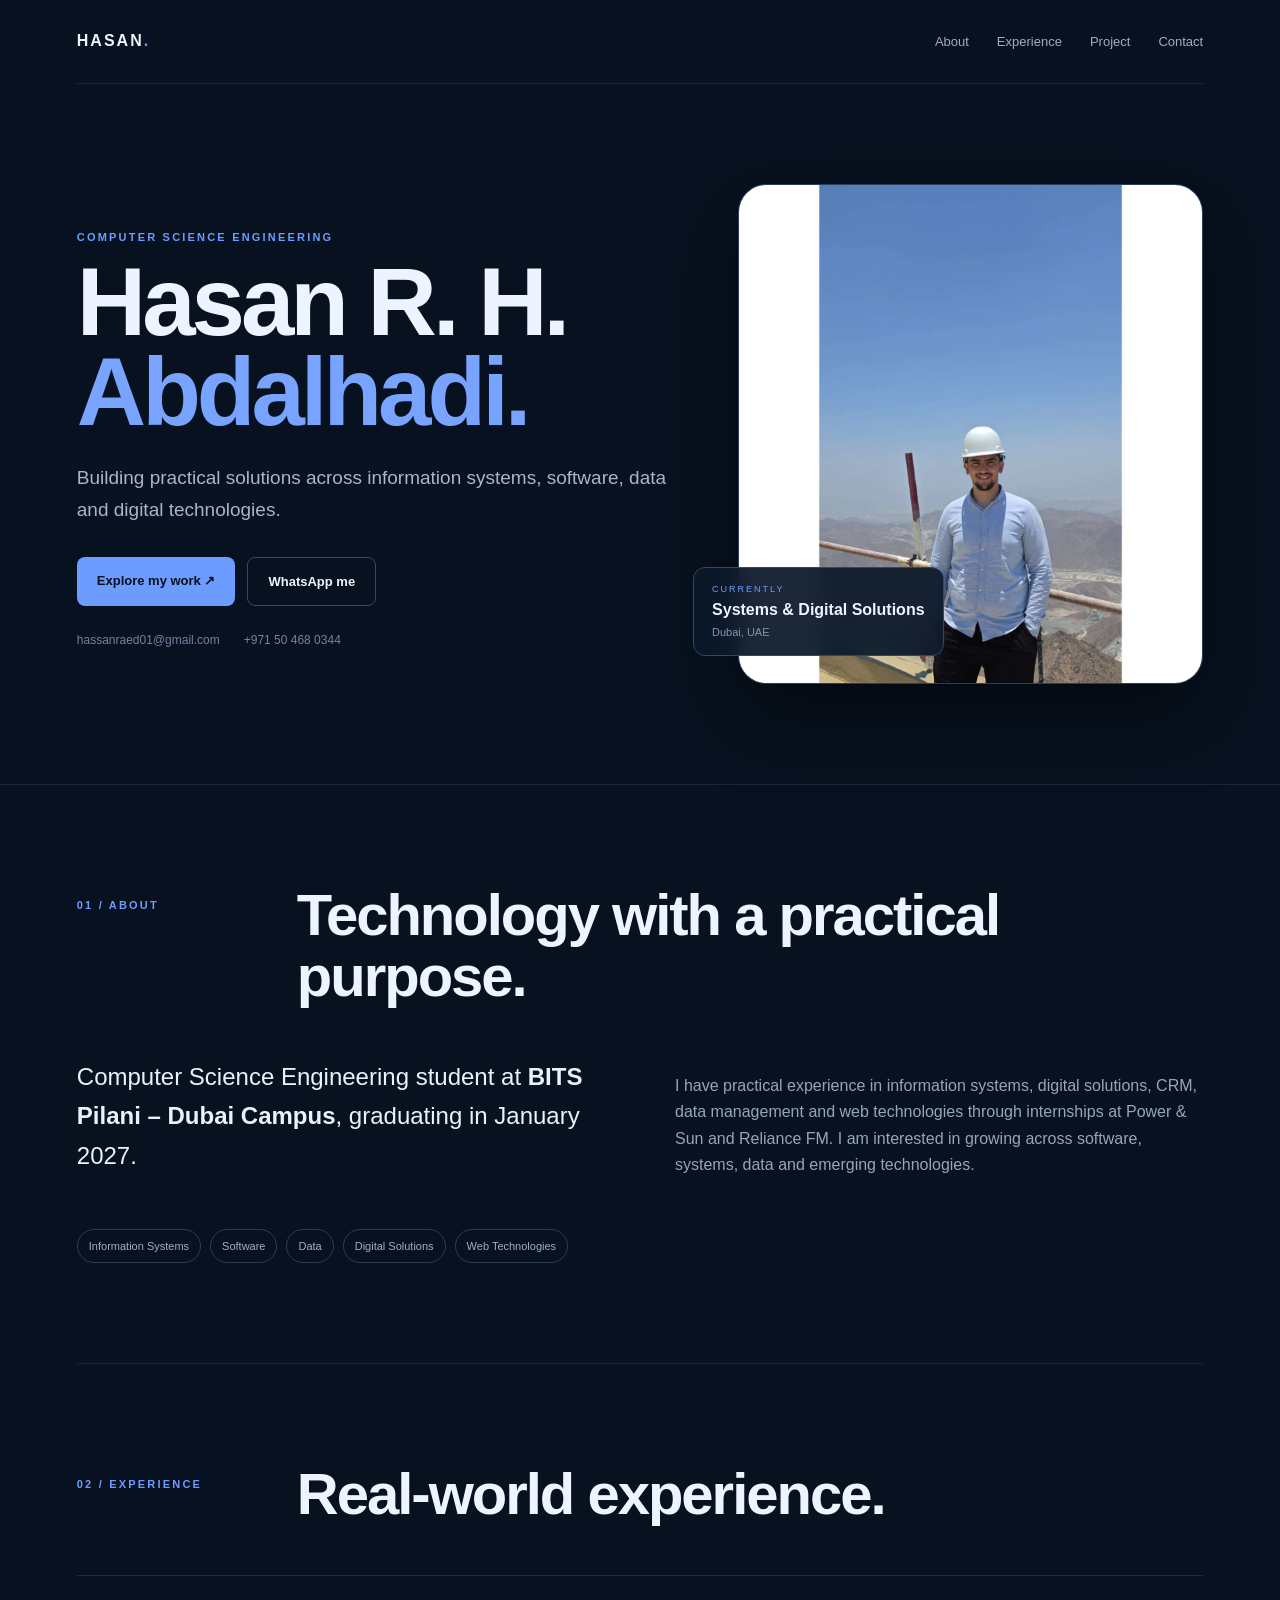
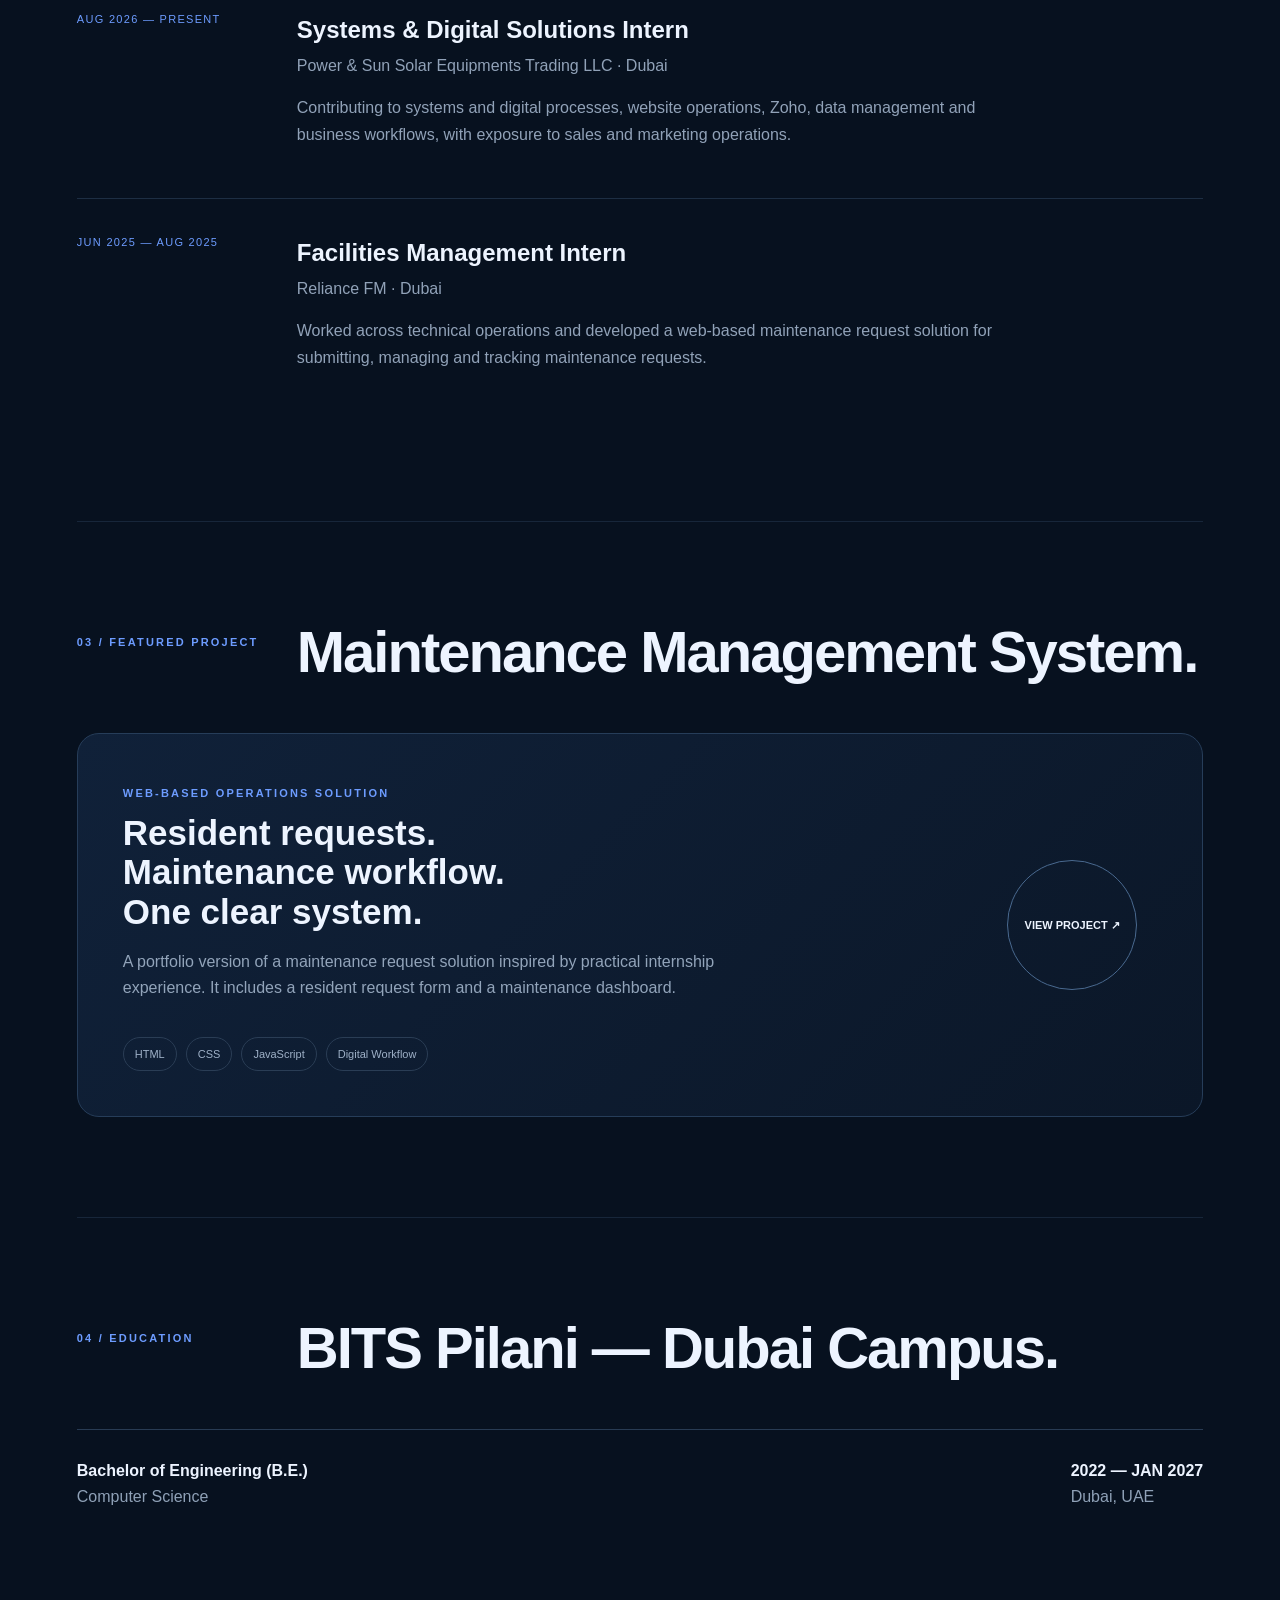
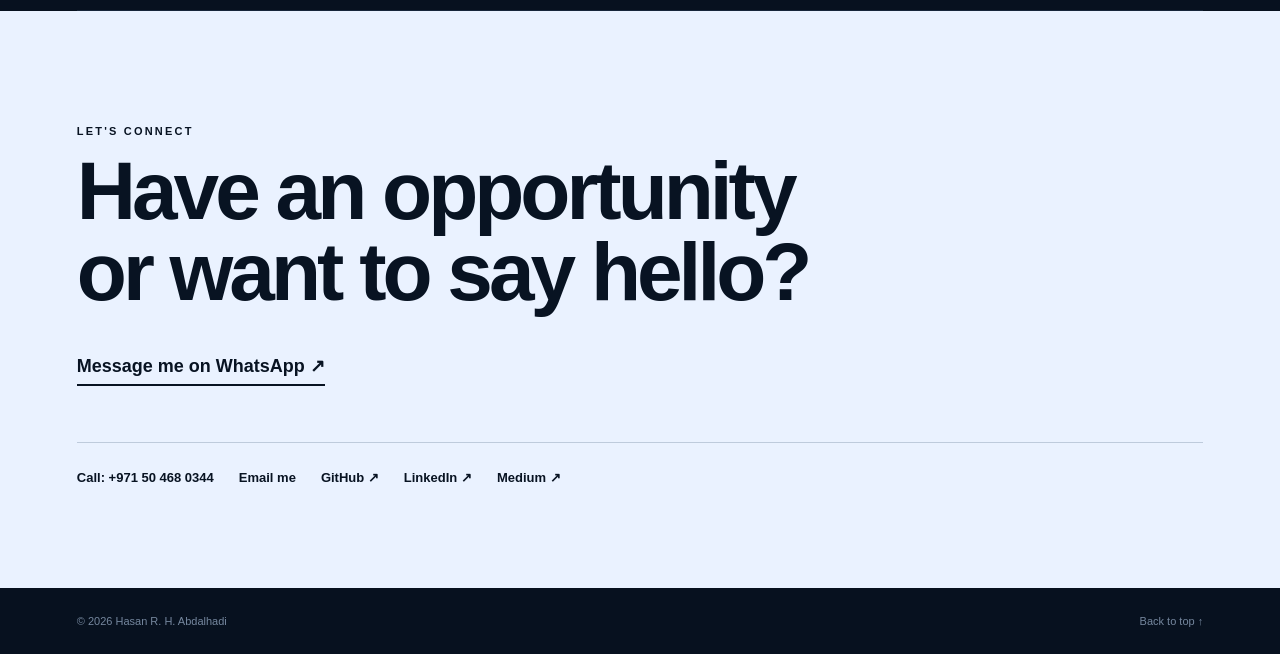
==== index.html @ 08b60f25 "Update personal portfolio with new photo" ====
<!doctype html>
<html lang="en">
<head>
<meta charset="utf-8"><meta name="viewport" content="width=device-width,initial-scale=1">
<meta name="description" content="Hasan R. H. Abdalhadi — Computer Science Engineering student at BITS Pilani Dubai Campus. Information Systems, Software, Data and Digital Technologies.">
<meta name="theme-color" content="#07111f">
<title>Hasan R. H. Abdalhadi | Computer Science</title>
<link rel="stylesheet" href="style.css">
</head>
<body>
<nav><a class="logo" href="#home">HASAN<span>.</span></a><div><a href="#about">About</a><a href="#experience">Experience</a><a href="#project">Project</a><a href="#contact">Contact</a></div></nav>
<header id="home"><div class="hero">
<div class="copy"><p class="overline">COMPUTER SCIENCE ENGINEERING</p><h1>Hasan R. H.<br><span>Abdalhadi.</span></h1>
<p class="lead">Building practical solutions across information systems, software, data and digital technologies.</p>
<div class="buttons"><a class="primary" href="#project">Explore my work ↗</a><a class="secondary" href="https://wa.me/971504680344" target="_blank" rel="noopener">WhatsApp me</a></div>
<div class="quick"><a href="mailto:hassanraed01@gmail.com">hassanraed01@gmail.com</a><a href="tel:+971504680344">+971 50 468 0344</a></div></div>
<div class="photo"><img src="profile.jpg" alt="Portrait of Hasan R. H. Abdalhadi"><div class="badge"><small>CURRENTLY</small><b>Systems & Digital Solutions</b><span>Dubai, UAE</span></div></div>
</div></header>
<main>
<section id="about"><div class="title"><p>01 / ABOUT</p><h2>Technology with a practical purpose.</h2></div>
<div class="twocol"><p class="big">Computer Science Engineering student at <b>BITS Pilani – Dubai Campus</b>, graduating in January 2027.</p><p>I have practical experience in information systems, digital solutions, CRM, data management and web technologies through internships at Power & Sun and Reliance FM. I am interested in growing across software, systems, data and emerging technologies.</p></div>
<div class="chips"><span>Information Systems</span><span>Software</span><span>Data</span><span>Digital Solutions</span><span>Web Technologies</span></div></section>
<section id="experience"><div class="title"><p>02 / EXPERIENCE</p><h2>Real-world experience.</h2></div>
<article><time>AUG 2026 — PRESENT</time><div><h3>Systems & Digital Solutions Intern</h3><h4>Power & Sun Solar Equipments Trading LLC · Dubai</h4><p>Contributing to systems and digital processes, website operations, Zoho, data management and business workflows, with exposure to sales and marketing operations.</p></div></article>
<article><time>JUN 2025 — AUG 2025</time><div><h3>Facilities Management Intern</h3><h4>Reliance FM · Dubai</h4><p>Worked across technical operations and developed a web-based maintenance request solution for submitting, managing and tracking maintenance requests.</p></div></article></section>
<section id="project"><div class="title"><p>03 / FEATURED PROJECT</p><h2>Maintenance Management System.</h2></div>
<div class="project"><div><small>WEB-BASED OPERATIONS SOLUTION</small><h3>Resident requests.<br>Maintenance workflow.<br>One clear system.</h3><p>A portfolio version of a maintenance request solution inspired by practical internship experience. It includes a resident request form and a maintenance dashboard.</p><div class="chips"><span>HTML</span><span>CSS</span><span>JavaScript</span><span>Digital Workflow</span></div></div><a href="https://github.com/hasanabdalhadi/maintenance-management-system" target="_blank" rel="noopener">VIEW PROJECT ↗</a></div></section>
<section><div class="title"><p>04 / EDUCATION</p><h2>BITS Pilani — Dubai Campus.</h2></div><div class="education"><div><b>Bachelor of Engineering (B.E.)</b><span>Computer Science</span></div><div><b>2022 — JAN 2027</b><span>Dubai, UAE</span></div></div></section>
</main>
<section id="contact" class="contact"><div><p>LET'S CONNECT</p><h2>Have an opportunity<br>or want to say hello?</h2>
<a class="whatsapp" href="https://wa.me/971504680344" target="_blank" rel="noopener">Message me on WhatsApp ↗</a>
<div class="contactlinks"><a href="tel:+971504680344">Call: +971 50 468 0344</a><a href="mailto:hassanraed01@gmail.com">Email me</a><a href="https://github.com/hasanabdalhadi" target="_blank">GitHub ↗</a><a href="https://www.linkedin.com/in/hasan-r-h-abdalhadi-56889a212" target="_blank">LinkedIn ↗</a><a href="https://medium.com/@hasanabdalhadi" target="_blank">Medium ↗</a></div></div></section>
<footer><span>© 2026 Hasan R. H. Abdalhadi</span><a href="#home">Back to top ↑</a></footer>
</body></html>
---- style.css ----
*{box-sizing:border-box}html{scroll-behavior:smooth}body{margin:0;background:#07111f;color:#edf4ff;font-family:Arial,Helvetica,sans-serif;line-height:1.65}a{color:inherit;text-decoration:none}nav{height:84px;width:min(1160px,88%);margin:auto;display:flex;align-items:center;justify-content:space-between;border-bottom:1px solid #1b2a3d}nav div{display:flex;gap:28px;font-size:13px;color:#9dafc7}.logo{font-weight:900;letter-spacing:2px}.logo span,.overline,.title p,.project small{color:#6d9cff}header,main>section{border-bottom:1px solid #17263a}.hero,main>section,.contact>div,footer{width:min(1160px,88%);margin:auto}.hero{min-height:700px;display:grid;grid-template-columns:1.12fr .88fr;gap:70px;align-items:center}.overline,.title p,.project small,.contact>div>p{font-size:11px;letter-spacing:2.2px;font-weight:800}.copy h1{font-size:clamp(55px,8vw,96px);line-height:.94;letter-spacing:-4px;margin:10px 0 25px}.copy h1 span{color:#78a4ff}.lead{font-size:19px;color:#a7b6ca;max-width:650px}.buttons{display:flex;gap:12px;margin-top:32px;flex-wrap:wrap}.buttons a{padding:13px 20px;border-radius:8px;font-weight:800;font-size:13px}.primary{background:#6d9cff;color:#07111f}.secondary{border:1px solid #344861}.quick{display:flex;gap:24px;margin-top:25px;font-size:12px;color:#71849e;flex-wrap:wrap}.photo{height:500px;border-radius:28px;overflow:visible;position:relative;box-shadow:0 30px 80px #0007}.photo img{width:100%;height:100%;object-fit:cover;object-position:center 28%;display:block;border-radius:28px;border:1px solid #29405d}.badge{position:absolute;left:-45px;bottom:28px;background:#0c192aee;border:1px solid #314861;padding:14px 18px;border-radius:12px;display:flex;flex-direction:column;backdrop-filter:blur(12px)}.badge small{font-size:9px;letter-spacing:2px;color:#6d9cff}.badge span{font-size:11px;color:#8395ad}main>section{padding:100px 0}.title{display:grid;grid-template-columns:220px 1fr;margin-bottom:50px}.title h2{font-size:clamp(34px,5vw,58px);line-height:1.05;letter-spacing:-2px;margin:0}.twocol{display:grid;grid-template-columns:1fr 1fr;gap:70px;color:#95a6bc}.big{font-size:24px;color:#e9f1fc;margin:0}.chips{display:flex;gap:9px;flex-wrap:wrap;margin-top:35px}.chips span{border:1px solid #2a3d55;border-radius:30px;padding:7px 11px;font-size:11px;color:#9eb0c7}article{display:grid;grid-template-columns:220px 1fr;padding:34px 0;border-top:1px solid #1d2e43}time{font-size:11px;color:#6d9cff;letter-spacing:1.3px}article h3{font-size:24px;margin:0}article h4{font-weight:400;color:#91a2b8;margin:3px 0 12px}article p{color:#91a2b8;max-width:700px}.project{background:linear-gradient(135deg,#102139,#0b1728);border:1px solid #263d59;border-radius:22px;padding:45px;display:grid;grid-template-columns:1fr 150px;gap:35px;align-items:center}.project h3{font-size:35px;line-height:1.12;margin:8px 0 18px}.project p{color:#92a4ba;max-width:650px}.project>a{border:1px solid #49698f;border-radius:50%;width:130px;height:130px;display:grid;place-items:center;text-align:center;font-size:11px;font-weight:900}.education{display:flex;justify-content:space-between;border-top:1px solid #283b53;padding-top:28px}.education div{display:flex;flex-direction:column}.education span{color:#8fa1b7}.contact{background:#eaf2ff;color:#081322;padding:100px 0}.contact h2{font-size:clamp(45px,7vw,82px);line-height:.98;letter-spacing:-4px;margin:10px 0 40px}.whatsapp{font-size:18px;font-weight:900;border-bottom:2px solid;padding-bottom:8px}.contactlinks{display:flex;gap:25px;flex-wrap:wrap;margin-top:60px;padding-top:24px;border-top:1px solid #becbdc;font-size:13px;font-weight:700}footer{padding:24px 0;color:#75879e;font-size:11px;display:flex;justify-content:space-between}@media(max-width:780px){nav div{display:none}.hero{grid-template-columns:1fr;padding:80px 0 70px}.copy h1{letter-spacing:-2px}.photo{height:450px;width:min(100%,390px);margin:auto}.badge{left:-8px}.title,.twocol,article{grid-template-columns:1fr;gap:16px}main>section{padding:70px 0}.project{grid-template-columns:1fr;padding:28px}.project>a{width:auto;height:auto;border-radius:8px;padding:13px}.education{flex-direction:column;gap:22px}.contact h2{letter-spacing:-2px}}
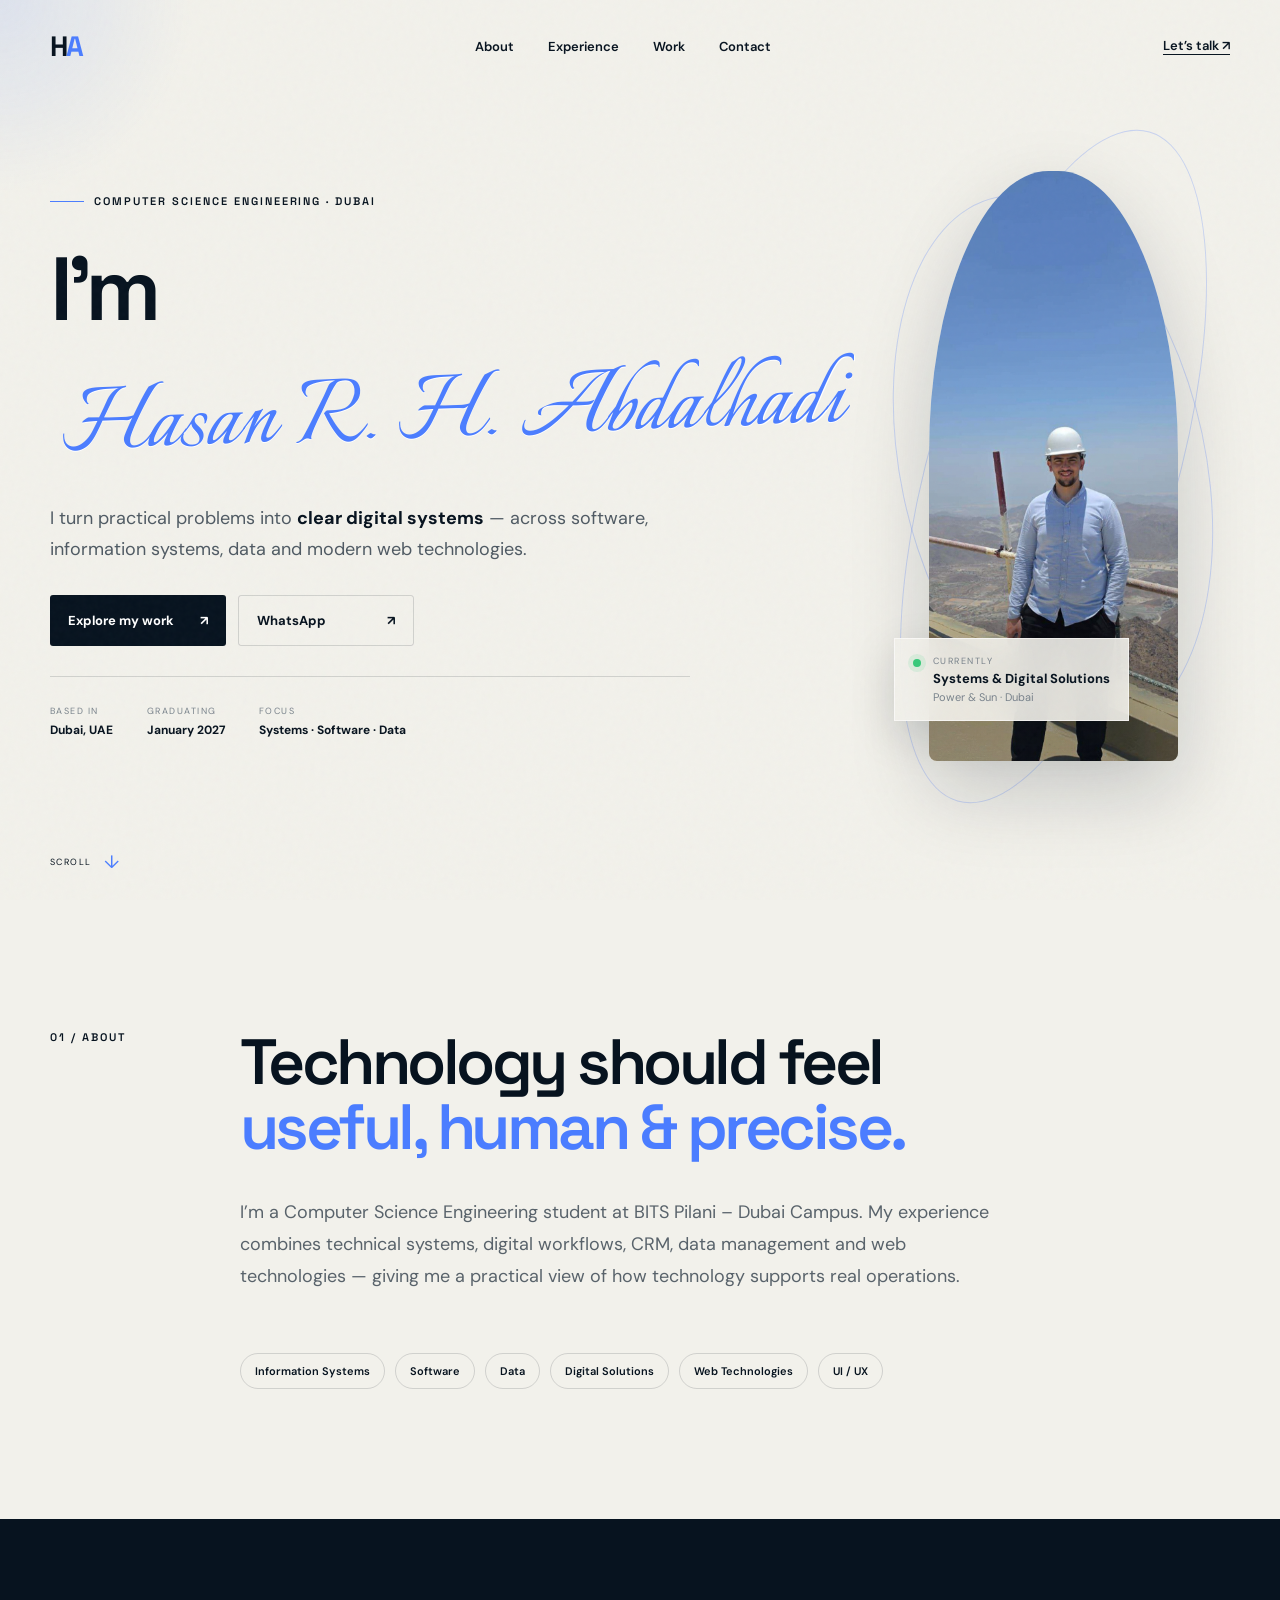
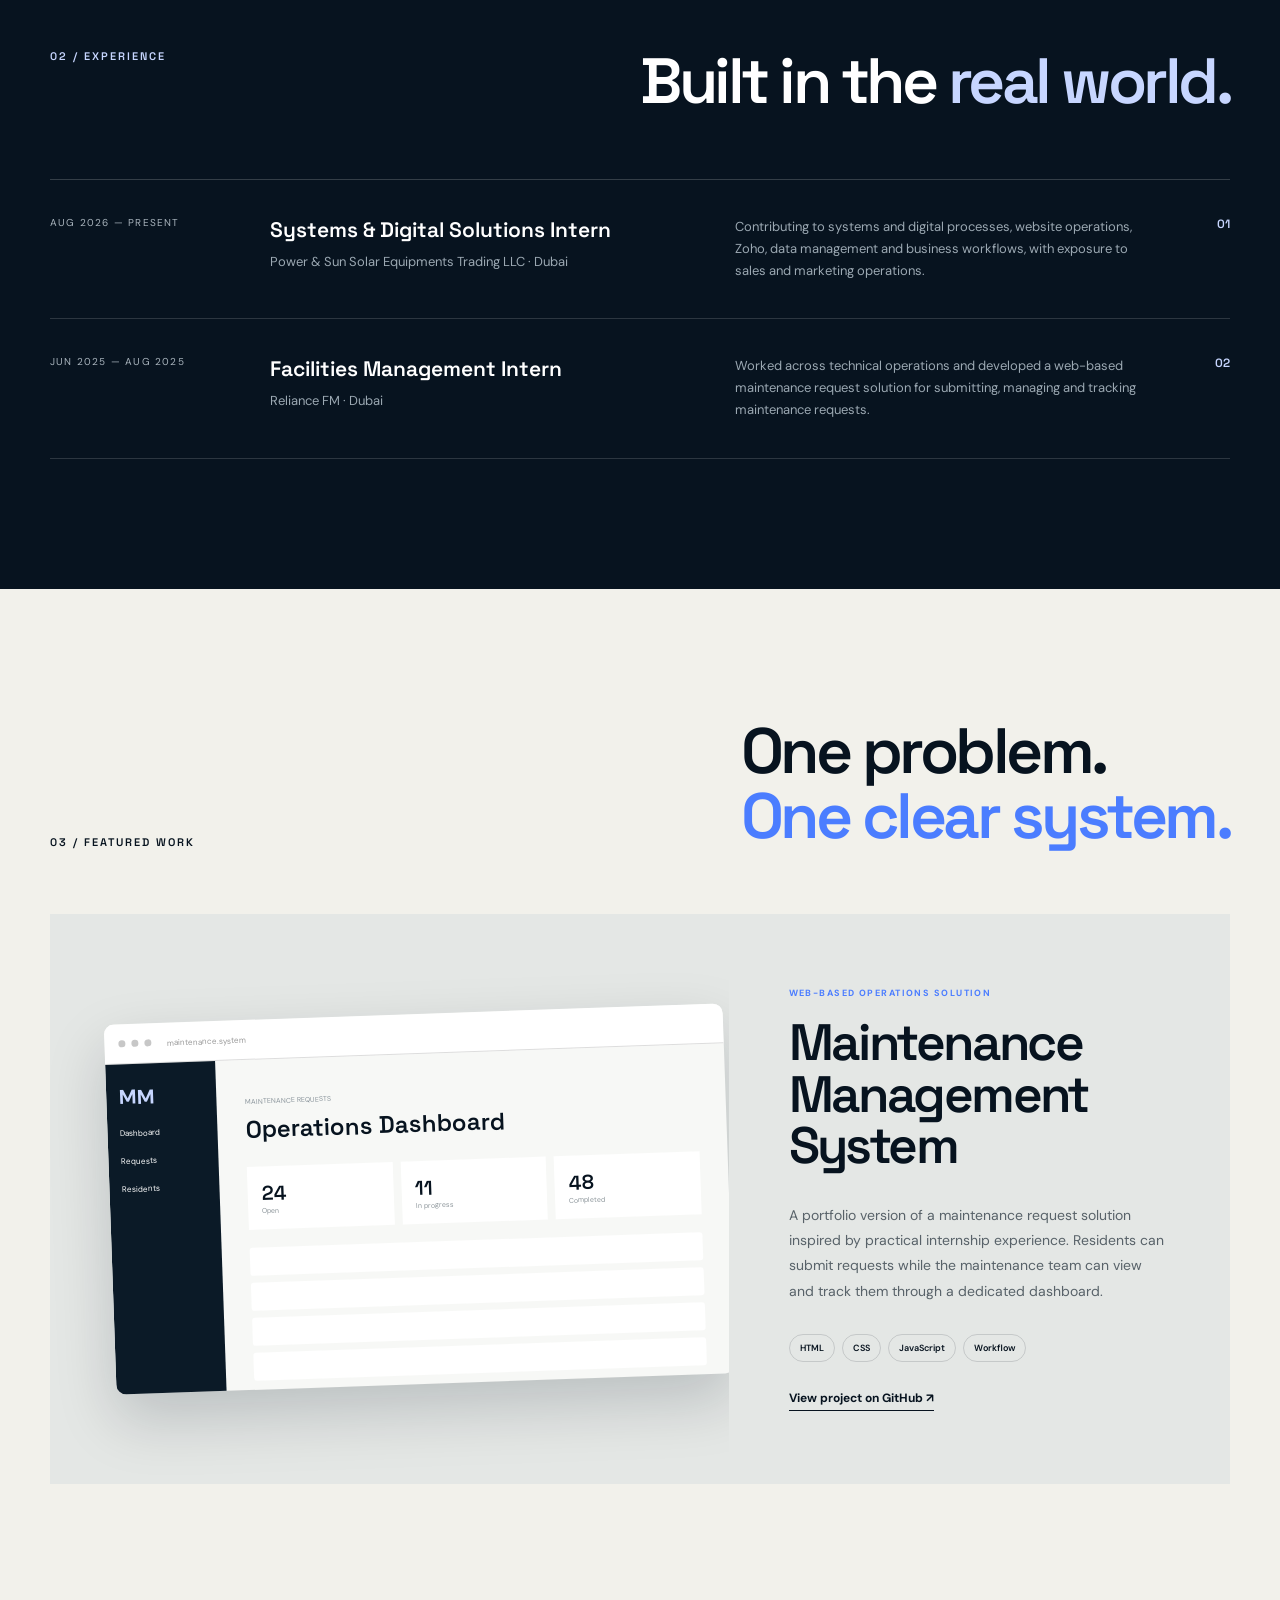
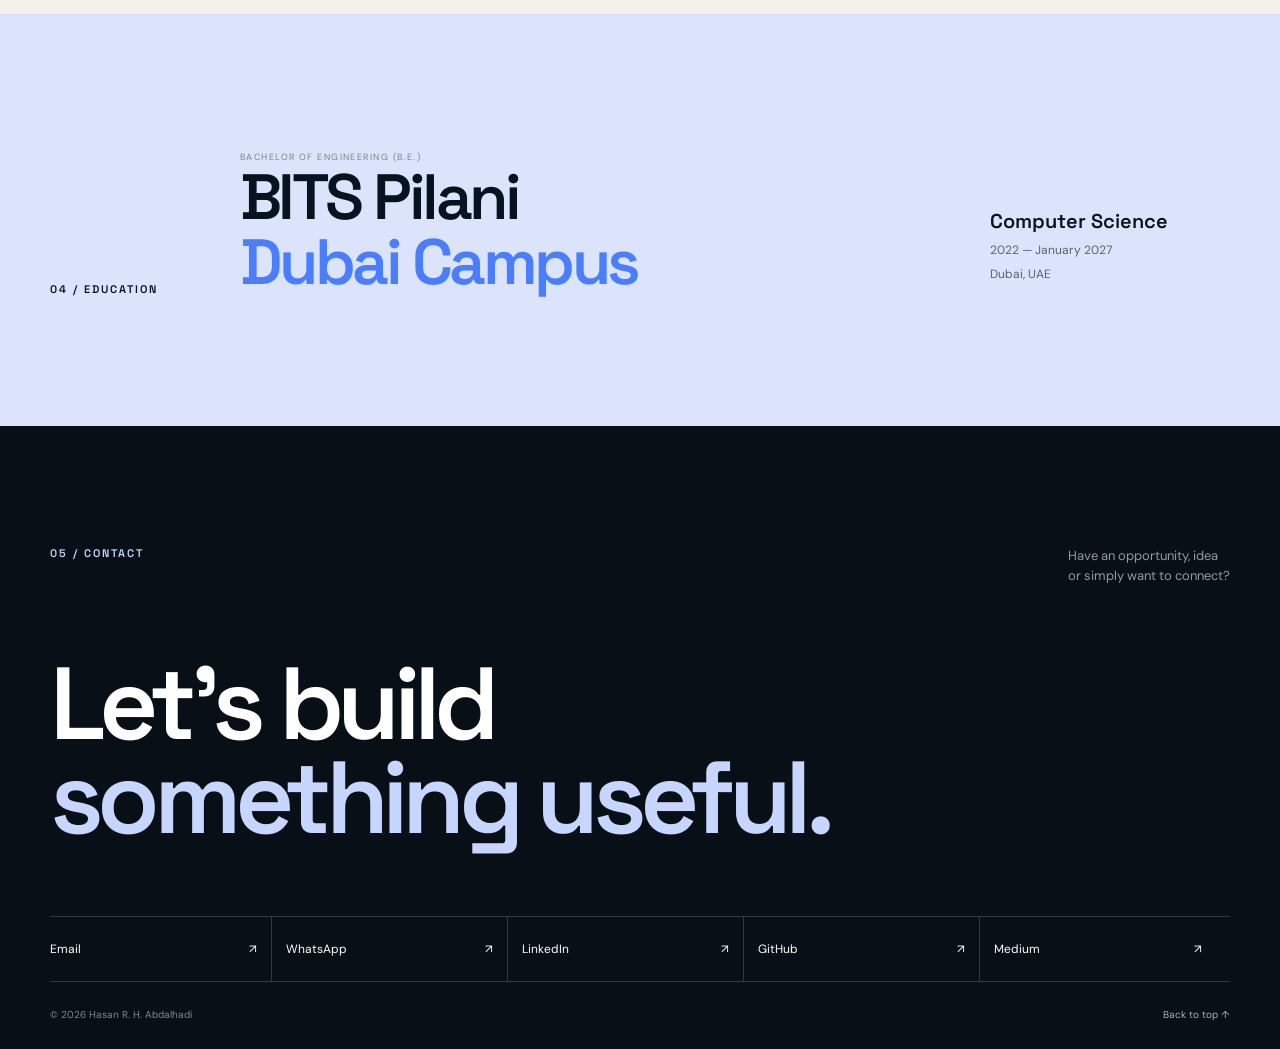
==== commit 85bfc090: "Redesign personal portfolio - V2" ====
--- a/index.html
+++ b/index.html
@@ -2,33 +2,55 @@
 <html lang="en">
 <head>
 <meta charset="utf-8"><meta name="viewport" content="width=device-width,initial-scale=1">
-<meta name="description" content="Hasan R. H. Abdalhadi — Computer Science Engineering student at BITS Pilani Dubai Campus. Information Systems, Software, Data and Digital Technologies.">
-<meta name="theme-color" content="#07111f">
-<title>Hasan R. H. Abdalhadi | Computer Science</title>
+<title>Hasan R. H. Abdalhadi | Computer Science & Digital Solutions</title>
+<meta name="description" content="Portfolio of Hasan R. H. Abdalhadi — Computer Science Engineering student at BITS Pilani Dubai, focused on systems, software, data and digital solutions.">
+<meta name="author" content="Hasan R. H. Abdalhadi">
+<meta property="og:title" content="Hasan R. H. Abdalhadi | Portfolio"><meta property="og:description" content="Computer Science Engineering · Systems · Software · Data · Digital Solutions"><meta property="og:type" content="website">
+<link rel="preconnect" href="https://fonts.googleapis.com"><link rel="preconnect" href="https://fonts.gstatic.com" crossorigin>
+<link href="https://fonts.googleapis.com/css2?family=DM+Sans:wght@400;500;600;700&family=Italianno&family=Space+Grotesk:wght@500;600;700&display=swap" rel="stylesheet">
 <link rel="stylesheet" href="style.css">
 </head>
 <body>
-<nav><a class="logo" href="#home">HASAN<span>.</span></a><div><a href="#about">About</a><a href="#experience">Experience</a><a href="#project">Project</a><a href="#contact">Contact</a></div></nav>
-<header id="home"><div class="hero">
-<div class="copy"><p class="overline">COMPUTER SCIENCE ENGINEERING</p><h1>Hasan R. H.<br><span>Abdalhadi.</span></h1>
-<p class="lead">Building practical solutions across information systems, software, data and digital technologies.</p>
-<div class="buttons"><a class="primary" href="#project">Explore my work ↗</a><a class="secondary" href="https://wa.me/971504680344" target="_blank" rel="noopener">WhatsApp me</a></div>
-<div class="quick"><a href="mailto:hassanraed01@gmail.com">hassanraed01@gmail.com</a><a href="tel:+971504680344">+971 50 468 0344</a></div></div>
-<div class="photo"><img src="profile.jpg" alt="Portrait of Hasan R. H. Abdalhadi"><div class="badge"><small>CURRENTLY</small><b>Systems & Digital Solutions</b><span>Dubai, UAE</span></div></div>
-</div></header>
-<main>
-<section id="about"><div class="title"><p>01 / ABOUT</p><h2>Technology with a practical purpose.</h2></div>
-<div class="twocol"><p class="big">Computer Science Engineering student at <b>BITS Pilani – Dubai Campus</b>, graduating in January 2027.</p><p>I have practical experience in information systems, digital solutions, CRM, data management and web technologies through internships at Power & Sun and Reliance FM. I am interested in growing across software, systems, data and emerging technologies.</p></div>
-<div class="chips"><span>Information Systems</span><span>Software</span><span>Data</span><span>Digital Solutions</span><span>Web Technologies</span></div></section>
-<section id="experience"><div class="title"><p>02 / EXPERIENCE</p><h2>Real-world experience.</h2></div>
-<article><time>AUG 2026 — PRESENT</time><div><h3>Systems & Digital Solutions Intern</h3><h4>Power & Sun Solar Equipments Trading LLC · Dubai</h4><p>Contributing to systems and digital processes, website operations, Zoho, data management and business workflows, with exposure to sales and marketing operations.</p></div></article>
-<article><time>JUN 2025 — AUG 2025</time><div><h3>Facilities Management Intern</h3><h4>Reliance FM · Dubai</h4><p>Worked across technical operations and developed a web-based maintenance request solution for submitting, managing and tracking maintenance requests.</p></div></article></section>
-<section id="project"><div class="title"><p>03 / FEATURED PROJECT</p><h2>Maintenance Management System.</h2></div>
-<div class="project"><div><small>WEB-BASED OPERATIONS SOLUTION</small><h3>Resident requests.<br>Maintenance workflow.<br>One clear system.</h3><p>A portfolio version of a maintenance request solution inspired by practical internship experience. It includes a resident request form and a maintenance dashboard.</p><div class="chips"><span>HTML</span><span>CSS</span><span>JavaScript</span><span>Digital Workflow</span></div></div><a href="https://github.com/hasanabdalhadi/maintenance-management-system" target="_blank" rel="noopener">VIEW PROJECT ↗</a></div></section>
-<section><div class="title"><p>04 / EDUCATION</p><h2>BITS Pilani — Dubai Campus.</h2></div><div class="education"><div><b>Bachelor of Engineering (B.E.)</b><span>Computer Science</span></div><div><b>2022 — JAN 2027</b><span>Dubai, UAE</span></div></div></section>
+<div class="noise"></div><div class="cursor-glow" id="glow"></div>
+<header class="nav wrap"><a class="brand" href="#top">H<span>A</span></a><nav><a href="#about">About</a><a href="#experience">Experience</a><a href="#work">Work</a><a href="#contact">Contact</a></nav><a class="mini-cta" href="mailto:hassanraed01@gmail.com">Let’s talk ↗</a></header>
+<main id="top">
+<section class="hero wrap">
+  <div class="hero-copy reveal">
+    <div class="eyebrow"><span></span> COMPUTER SCIENCE ENGINEERING · DUBAI</div>
+    <h1><span class="intro">I’m</span><span class="signature">Hasan R. H. Abdalhadi</span></h1>
+    <p class="lead">I turn practical problems into <b>clear digital systems</b> — across software, information systems, data and modern web technologies.</p>
+    <div class="hero-actions"><a class="btn primary" href="#work">Explore my work <i>↗</i></a><a class="btn ghost" href="https://wa.me/971504680344">WhatsApp <i>↗</i></a></div>
+    <div class="hero-meta"><div><small>BASED IN</small><strong>Dubai, UAE</strong></div><div><small>GRADUATING</small><strong>January 2027</strong></div><div><small>FOCUS</small><strong>Systems · Software · Data</strong></div></div>
+  </div>
+  <div class="portrait-stage reveal">
+    <div class="orbit orbit-a"></div><div class="orbit orbit-b"></div>
+    <div class="portrait-frame"><img src="profile.jpg" alt="Hasan R. H. Abdalhadi at a field site"><div class="image-shade"></div></div>
+    <div class="floating-card"><span class="pulse"></span><div><small>CURRENTLY</small><b>Systems & Digital Solutions</b><em>Power & Sun · Dubai</em></div></div>
+    <div class="vertical-note">BUILD · LEARN · IMPROVE · 2026</div>
+  </div>
+  <a class="scroll" href="#about"><span>SCROLL</span><i>↓</i></a>
+</section>
+<section id="about" class="section wrap about-grid">
+  <div class="section-tag reveal">01 / ABOUT</div>
+  <div class="about-main reveal"><h2>Technology should feel<br><span>useful, human & precise.</span></h2><p>I’m a Computer Science Engineering student at BITS Pilani – Dubai Campus. My experience combines technical systems, digital workflows, CRM, data management and web technologies — giving me a practical view of how technology supports real operations.</p></div>
+  <div class="skills reveal"><span>Information Systems</span><span>Software</span><span>Data</span><span>Digital Solutions</span><span>Web Technologies</span><span>UI / UX</span></div>
+</section>
+<section id="experience" class="section experience"><div class="wrap">
+  <div class="section-head reveal"><div class="section-tag">02 / EXPERIENCE</div><h2>Built in the <span>real world.</span></h2></div>
+  <div class="timeline">
+    <article class="job reveal"><div class="job-date">AUG 2026 — PRESENT</div><div class="job-title"><h3>Systems & Digital Solutions Intern</h3><p>Power & Sun Solar Equipments Trading LLC · Dubai</p></div><div class="job-desc">Contributing to systems and digital processes, website operations, Zoho, data management and business workflows, with exposure to sales and marketing operations.</div><div class="job-no">01</div></article>
+    <article class="job reveal"><div class="job-date">JUN 2025 — AUG 2025</div><div class="job-title"><h3>Facilities Management Intern</h3><p>Reliance FM · Dubai</p></div><div class="job-desc">Worked across technical operations and developed a web-based maintenance request solution for submitting, managing and tracking maintenance requests.</div><div class="job-no">02</div></article>
+  </div>
+</div></section>
+<section id="work" class="section wrap work">
+  <div class="section-head reveal"><div class="section-tag">03 / FEATURED WORK</div><h2>One problem.<br><span>One clear system.</span></h2></div>
+  <article class="project reveal">
+    <div class="project-visual"><div class="browser"><div class="browser-top"><i></i><i></i><i></i><span>maintenance.system</span></div><div class="dash"><aside><b>MM</b><span>Dashboard</span><span>Requests</span><span>Residents</span></aside><div class="dash-main"><small>MAINTENANCE REQUESTS</small><h4>Operations Dashboard</h4><div class="stats"><div><b>24</b><span>Open</span></div><div><b>11</b><span>In progress</span></div><div><b>48</b><span>Completed</span></div></div><div class="rows"><i></i><i></i><i></i><i></i></div></div></div></div></div>
+    <div class="project-copy"><div class="project-kicker">WEB-BASED OPERATIONS SOLUTION</div><h3>Maintenance<br>Management System</h3><p>A portfolio version of a maintenance request solution inspired by practical internship experience. Residents can submit requests while the maintenance team can view and track them through a dedicated dashboard.</p><div class="tech"><span>HTML</span><span>CSS</span><span>JavaScript</span><span>Workflow</span></div><a class="text-link" href="https://github.com/hasanabdalhadi/maintenance-management-system">View project on GitHub <i>↗</i></a></div>
+  </article>
+</section>
+<section class="section education"><div class="wrap edu-grid reveal"><div class="section-tag">04 / EDUCATION</div><div><small>BACHELOR OF ENGINEERING (B.E.)</small><h2>BITS Pilani<br><span>Dubai Campus</span></h2></div><div class="edu-side"><b>Computer Science</b><p>2022 — January 2027</p><p>Dubai, UAE</p></div></div></section>
+<section id="contact" class="contact"><div class="wrap contact-inner reveal"><div class="contact-top"><div class="section-tag">05 / CONTACT</div><p>Have an opportunity, idea<br>or simply want to connect?</p></div><h2>Let’s build <span>something useful.</span></h2><div class="contact-links"><a href="mailto:hassanraed01@gmail.com">Email <i>↗</i></a><a href="https://wa.me/971504680344">WhatsApp <i>↗</i></a><a href="https://www.linkedin.com/in/hasan-r-h-abdalhadi-56889a212">LinkedIn <i>↗</i></a><a href="https://github.com/hasanabdalhadi">GitHub <i>↗</i></a><a href="https://medium.com/@hasanabdalhadi">Medium <i>↗</i></a></div><footer><span>© 2026 Hasan R. H. Abdalhadi</span><a href="#top">Back to top ↑</a></footer></div></section>
 </main>
-<section id="contact" class="contact"><div><p>LET'S CONNECT</p><h2>Have an opportunity<br>or want to say hello?</h2>
-<a class="whatsapp" href="https://wa.me/971504680344" target="_blank" rel="noopener">Message me on WhatsApp ↗</a>
-<div class="contactlinks"><a href="tel:+971504680344">Call: +971 50 468 0344</a><a href="mailto:hassanraed01@gmail.com">Email me</a><a href="https://github.com/hasanabdalhadi" target="_blank">GitHub ↗</a><a href="https://www.linkedin.com/in/hasan-r-h-abdalhadi-56889a212" target="_blank">LinkedIn ↗</a><a href="https://medium.com/@hasanabdalhadi" target="_blank">Medium ↗</a></div></div></section>
-<footer><span>© 2026 Hasan R. H. Abdalhadi</span><a href="#home">Back to top ↑</a></footer>
-</body></html>+<script src="script.js"></script>
+</body></html>
--- a/style.css
+++ b/style.css
@@ -1 +1,3 @@
-*{box-sizing:border-box}html{scroll-behavior:smooth}body{margin:0;background:#07111f;color:#edf4ff;font-family:Arial,Helvetica,sans-serif;line-height:1.65}a{color:inherit;text-decoration:none}nav{height:84px;width:min(1160px,88%);margin:auto;display:flex;align-items:center;justify-content:space-between;border-bottom:1px solid #1b2a3d}nav div{display:flex;gap:28px;font-size:13px;color:#9dafc7}.logo{font-weight:900;letter-spacing:2px}.logo span,.overline,.title p,.project small{color:#6d9cff}header,main>section{border-bottom:1px solid #17263a}.hero,main>section,.contact>div,footer{width:min(1160px,88%);margin:auto}.hero{min-height:700px;display:grid;grid-template-columns:1.12fr .88fr;gap:70px;align-items:center}.overline,.title p,.project small,.contact>div>p{font-size:11px;letter-spacing:2.2px;font-weight:800}.copy h1{font-size:clamp(55px,8vw,96px);line-height:.94;letter-spacing:-4px;margin:10px 0 25px}.copy h1 span{color:#78a4ff}.lead{font-size:19px;color:#a7b6ca;max-width:650px}.buttons{display:flex;gap:12px;margin-top:32px;flex-wrap:wrap}.buttons a{padding:13px 20px;border-radius:8px;font-weight:800;font-size:13px}.primary{background:#6d9cff;color:#07111f}.secondary{border:1px solid #344861}.quick{display:flex;gap:24px;margin-top:25px;font-size:12px;color:#71849e;flex-wrap:wrap}.photo{height:500px;border-radius:28px;overflow:visible;position:relative;box-shadow:0 30px 80px #0007}.photo img{width:100%;height:100%;object-fit:cover;object-position:center 28%;display:block;border-radius:28px;border:1px solid #29405d}.badge{position:absolute;left:-45px;bottom:28px;background:#0c192aee;border:1px solid #314861;padding:14px 18px;border-radius:12px;display:flex;flex-direction:column;backdrop-filter:blur(12px)}.badge small{font-size:9px;letter-spacing:2px;color:#6d9cff}.badge span{font-size:11px;color:#8395ad}main>section{padding:100px 0}.title{display:grid;grid-template-columns:220px 1fr;margin-bottom:50px}.title h2{font-size:clamp(34px,5vw,58px);line-height:1.05;letter-spacing:-2px;margin:0}.twocol{display:grid;grid-template-columns:1fr 1fr;gap:70px;color:#95a6bc}.big{font-size:24px;color:#e9f1fc;margin:0}.chips{display:flex;gap:9px;flex-wrap:wrap;margin-top:35px}.chips span{border:1px solid #2a3d55;border-radius:30px;padding:7px 11px;font-size:11px;color:#9eb0c7}article{display:grid;grid-template-columns:220px 1fr;padding:34px 0;border-top:1px solid #1d2e43}time{font-size:11px;color:#6d9cff;letter-spacing:1.3px}article h3{font-size:24px;margin:0}article h4{font-weight:400;color:#91a2b8;margin:3px 0 12px}article p{color:#91a2b8;max-width:700px}.project{background:linear-gradient(135deg,#102139,#0b1728);border:1px solid #263d59;border-radius:22px;padding:45px;display:grid;grid-template-columns:1fr 150px;gap:35px;align-items:center}.project h3{font-size:35px;line-height:1.12;margin:8px 0 18px}.project p{color:#92a4ba;max-width:650px}.project>a{border:1px solid #49698f;border-radius:50%;width:130px;height:130px;display:grid;place-items:center;text-align:center;font-size:11px;font-weight:900}.education{display:flex;justify-content:space-between;border-top:1px solid #283b53;padding-top:28px}.education div{display:flex;flex-direction:column}.education span{color:#8fa1b7}.contact{background:#eaf2ff;color:#081322;padding:100px 0}.contact h2{font-size:clamp(45px,7vw,82px);line-height:.98;letter-spacing:-4px;margin:10px 0 40px}.whatsapp{font-size:18px;font-weight:900;border-bottom:2px solid;padding-bottom:8px}.contactlinks{display:flex;gap:25px;flex-wrap:wrap;margin-top:60px;padding-top:24px;border-top:1px solid #becbdc;font-size:13px;font-weight:700}footer{padding:24px 0;color:#75879e;font-size:11px;display:flex;justify-content:space-between}@media(max-width:780px){nav div{display:none}.hero{grid-template-columns:1fr;padding:80px 0 70px}.copy h1{letter-spacing:-2px}.photo{height:450px;width:min(100%,390px);margin:auto}.badge{left:-8px}.title,.twocol,article{grid-template-columns:1fr;gap:16px}main>section{padding:70px 0}.project{grid-template-columns:1fr;padding:28px}.project>a{width:auto;height:auto;border-radius:8px;padding:13px}.education{flex-direction:column;gap:22px}.contact h2{letter-spacing:-2px}}+:root{--ink:#07131f;--paper:#f2f1eb;--blue:#4b7dff;--ice:#c7d6ff;--muted:#78828b;--line:rgba(7,19,31,.14)}*{box-sizing:border-box}html{scroll-behavior:smooth}body{margin:0;background:var(--paper);color:var(--ink);font-family:'DM Sans',Arial,sans-serif;overflow-x:hidden}.wrap{width:min(1180px,calc(100% - 48px));margin:auto}.noise{position:fixed;inset:0;pointer-events:none;opacity:.035;z-index:99;background-image:url("data:image/svg+xml,%3Csvg viewBox='0 0 180 180' xmlns='http://www.w3.org/2000/svg'%3E%3Cfilter id='n'%3E%3CfeTurbulence type='fractalNoise' baseFrequency='.9' numOctaves='3' stitchTiles='stitch'/%3E%3C/filter%3E%3Crect width='100%25' height='100%25' filter='url(%23n)' opacity='.8'/%3E%3C/svg%3E")}.cursor-glow{position:fixed;width:420px;height:420px;border-radius:50%;background:radial-gradient(circle,rgba(75,125,255,.12),transparent 65%);pointer-events:none;transform:translate(-50%,-50%);z-index:-1}.nav{height:92px;display:flex;align-items:center;justify-content:space-between;position:relative;z-index:10}.brand{font:700 28px 'Space Grotesk';text-decoration:none;color:var(--ink);letter-spacing:-2px}.brand span{color:var(--blue)}nav{display:flex;gap:34px}nav a,.mini-cta{color:var(--ink);text-decoration:none;font-size:13px;font-weight:600}.mini-cta{border-bottom:1px solid}.hero{min-height:calc(100vh - 92px);display:grid;grid-template-columns:1.05fr .95fr;align-items:center;gap:50px;position:relative;padding-bottom:60px}.eyebrow,.section-tag{font:600 11px 'Space Grotesk';letter-spacing:.18em}.eyebrow{display:flex;align-items:center;gap:10px}.eyebrow span{width:34px;height:1px;background:var(--blue)}h1{margin:24px 0 16px;line-height:.8;position:relative}.intro{display:block;font:600 clamp(54px,7vw,96px) 'Space Grotesk';letter-spacing:-.07em}.signature{display:block;font:400 clamp(72px,8.7vw,128px) 'Italianno',cursive;color:var(--blue);margin:0 0 0 12px;transform:rotate(-2deg);white-space:nowrap;text-shadow:0 1px 0 #fff}.lead{font-size:18px;line-height:1.7;max-width:610px;color:#4f5a63}.lead b{color:var(--ink)}.hero-actions{display:flex;gap:12px;margin:30px 0}.btn{display:inline-flex;align-items:center;justify-content:space-between;min-width:176px;padding:16px 18px;border-radius:3px;text-decoration:none;font-size:13px;font-weight:700}.btn i,.text-link i,.contact-links i{font-style:normal;transition:.25s}.btn:hover i,.text-link:hover i,.contact-links a:hover i{transform:translate(3px,-3px)}.primary{background:var(--ink);color:white}.ghost{border:1px solid var(--line);color:var(--ink)}.hero-meta{display:flex;gap:34px;padding-top:28px;border-top:1px solid var(--line);max-width:640px}.hero-meta div{display:grid;gap:5px}.hero-meta small,.floating-card small,.education small{font-size:9px;letter-spacing:.16em;color:var(--muted)}.hero-meta strong{font-size:12px}.portrait-stage{height:670px;position:relative;display:flex;align-items:center;justify-content:center}.portrait-frame{width:78%;height:88%;position:relative;overflow:hidden;border-radius:48% 48% 8px 8px;box-shadow:0 30px 80px rgba(7,19,31,.18);z-index:2}.portrait-frame img{width:100%;height:100%;object-fit:cover;object-position:50% 64%;transform:scale(1.03)}.image-shade{position:absolute;inset:0;background:linear-gradient(to top,rgba(7,19,31,.3),transparent 42%)}.orbit{position:absolute;border:1px solid rgba(75,125,255,.25);border-radius:50%;z-index:1}.orbit-a{width:96%;height:82%;transform:rotate(-12deg)}.orbit-b{width:78%;height:104%;transform:rotate(16deg)}.floating-card{position:absolute;z-index:4;left:0;bottom:80px;background:rgba(242,241,235,.9);backdrop-filter:blur(14px);padding:16px 18px;display:flex;gap:12px;align-items:flex-start;box-shadow:0 15px 45px rgba(7,19,31,.14);border:1px solid rgba(255,255,255,.6)}.floating-card div{display:grid;gap:3px}.floating-card b{font-size:13px}.floating-card em{font-style:normal;font-size:11px;color:var(--muted)}.pulse{width:8px;height:8px;border-radius:50%;background:#37c979;box-shadow:0 0 0 5px rgba(55,201,121,.12);margin-top:4px}.vertical-note{position:absolute;right:-22px;top:50%;transform:rotate(90deg);font-size:9px;letter-spacing:.2em;color:var(--muted)}.scroll{position:absolute;bottom:26px;left:0;display:flex;gap:12px;align-items:center;color:var(--ink);text-decoration:none;font-size:9px;letter-spacing:.16em}.scroll i{font-style:normal;color:var(--blue);font-size:18px}.section{padding:130px 0}.about-grid{display:grid;grid-template-columns:160px 1fr;gap:30px}.about-main h2,.section-head h2,.education h2{font:600 clamp(42px,5vw,72px) 'Space Grotesk';letter-spacing:-.055em;line-height:1.02;margin:0}.about-main h2 span,.section-head h2 span,.education h2 span{color:var(--blue)}.about-main p{font-size:18px;line-height:1.8;color:#59636b;max-width:760px;margin:35px 0 0}.skills{grid-column:2;display:flex;flex-wrap:wrap;gap:10px;margin-top:30px}.skills span,.tech span{padding:10px 14px;border:1px solid var(--line);border-radius:100px;font-size:11px;font-weight:600}.experience{background:var(--ink);color:white}.section-head{display:flex;justify-content:space-between;align-items:flex-start;margin-bottom:65px}.experience .section-tag{color:var(--ice)}.experience .section-head h2 span{color:var(--ice)}.timeline{border-top:1px solid rgba(255,255,255,.18)}.job{display:grid;grid-template-columns:190px 1.05fr 1fr 50px;gap:30px;padding:36px 0;border-bottom:1px solid rgba(255,255,255,.15);align-items:start}.job-date{font-size:10px;letter-spacing:.12em;color:#a9b4bd}.job h3{margin:0 0 8px;font:600 21px 'Space Grotesk'}.job-title p,.job-desc{margin:0;color:#9ba8b2;font-size:13px;line-height:1.7}.job-no{font:600 12px 'Space Grotesk';color:var(--ice);text-align:right}.work .section-head{align-items:end}.project{display:grid;grid-template-columns:1.15fr .85fr;background:#e4e7e5;min-height:570px}.project-visual{padding:70px 0 70px 60px;display:flex;align-items:center;overflow:hidden}.browser{width:700px;background:#f7f8f6;box-shadow:0 25px 60px rgba(7,19,31,.18);border-radius:10px;overflow:hidden;transform:rotate(-2deg)}.browser-top{height:40px;background:#fff;border-bottom:1px solid #ddd;display:flex;align-items:center;gap:6px;padding:0 14px}.browser-top i{width:7px;height:7px;background:#c7c7c7;border-radius:50%}.browser-top span{font-size:8px;color:#999;margin-left:10px}.dash{height:330px;display:grid;grid-template-columns:110px 1fr}.dash aside{background:#0b1a27;color:white;padding:20px 12px;display:flex;flex-direction:column;gap:18px;font-size:8px}.dash aside b{font-size:20px;color:var(--ice)}.dash-main{padding:28px}.dash-main small{font-size:7px;color:#8c969d}.dash-main h4{font:600 24px 'Space Grotesk';margin:5px 0 22px}.stats{display:grid;grid-template-columns:repeat(3,1fr);gap:8px}.stats div{background:white;padding:14px;display:grid}.stats b{font:600 20px 'Space Grotesk'}.stats span{font-size:7px;color:#8d969b}.rows{margin-top:18px;display:grid;gap:7px}.rows i{height:28px;background:white;border-radius:3px}.project-copy{padding:70px 60px;display:flex;flex-direction:column;justify-content:center}.project-kicker{font-size:9px;letter-spacing:.16em;color:var(--blue);font-weight:700}.project-copy h3{font:600 clamp(34px,4vw,54px) 'Space Grotesk';letter-spacing:-.05em;line-height:1;margin:18px 0}.project-copy p{font-size:14px;line-height:1.8;color:#586269}.tech{display:flex;flex-wrap:wrap;gap:7px;margin:16px 0 28px}.tech span{padding:7px 10px;font-size:9px}.text-link{color:var(--ink);font-weight:700;font-size:12px;text-decoration:none;border-bottom:1px solid;width:max-content;padding-bottom:4px}.education{background:#dce4fb}.edu-grid{display:grid;grid-template-columns:160px 1fr 240px;gap:30px;align-items:end}.edu-side{padding-bottom:6px}.edu-side b{font:600 20px 'Space Grotesk'}.edu-side p{font-size:12px;color:#586269;margin:8px 0}.contact{background:#080f16;color:white;padding:120px 0 28px}.contact-top{display:flex;justify-content:space-between}.contact .section-tag{color:var(--ice)}.contact-top p{color:#8f9ba5;font-size:13px;line-height:1.6;margin:0}.contact h2{font:600 clamp(58px,8vw,112px) 'Space Grotesk';letter-spacing:-.065em;line-height:.92;margin:70px 0}.contact h2 span{display:block;color:var(--ice)}.contact-links{display:grid;grid-template-columns:repeat(5,1fr);border-top:1px solid rgba(255,255,255,.18);border-bottom:1px solid rgba(255,255,255,.18)}.contact-links a{color:white;text-decoration:none;padding:24px 14px 24px 0;font-size:12px;display:flex;justify-content:space-between;border-right:1px solid rgba(255,255,255,.18);margin-right:14px}.contact-links a:last-child{border:0}footer{display:flex;justify-content:space-between;padding-top:26px;color:#7f8a93;font-size:10px}footer a{color:#aab4bd;text-decoration:none}.reveal{opacity:0;transform:translateY(22px);transition:opacity .7s ease,transform .7s ease}.reveal.visible{opacity:1;transform:none}
+@media(max-width:900px){.wrap{width:min(100% - 28px,1180px)}nav{display:none}.hero{grid-template-columns:1fr;padding-top:45px}.hero-copy{z-index:4}.signature{white-space:normal;font-size:72px}.portrait-stage{height:560px}.portrait-frame{width:88%}.hero-meta{gap:18px;flex-wrap:wrap}.about-grid,.edu-grid{grid-template-columns:1fr}.skills{grid-column:1}.section-tag{margin-bottom:22px}.section-head{display:block}.section-head h2{margin-top:20px}.job{grid-template-columns:1fr}.job-no{display:none}.project{grid-template-columns:1fr}.project-visual{padding:35px 0 20px 20px}.project-copy{padding:45px 28px}.edu-side{margin-top:20px}.contact-links{grid-template-columns:1fr}.contact-links a{border-right:0;border-bottom:1px solid rgba(255,255,255,.14);margin:0}.contact-top{display:block}.contact-top p{margin-top:20px}.scroll{display:none}.section{padding:90px 0}}
+@media(max-width:520px){.nav{height:72px}.mini-cta{font-size:11px}.hero{min-height:auto}.intro{font-size:50px}.signature{font-size:64px;margin-left:0}.lead{font-size:16px}.hero-actions{flex-direction:column}.btn{width:100%}.portrait-stage{height:480px}.floating-card{left:5px;bottom:35px}.vertical-note{display:none}.section{padding:75px 0}.about-main h2,.section-head h2,.education h2{font-size:42px}.project-visual{padding-left:12px}.browser{width:540px}.contact h2{font-size:58px}}
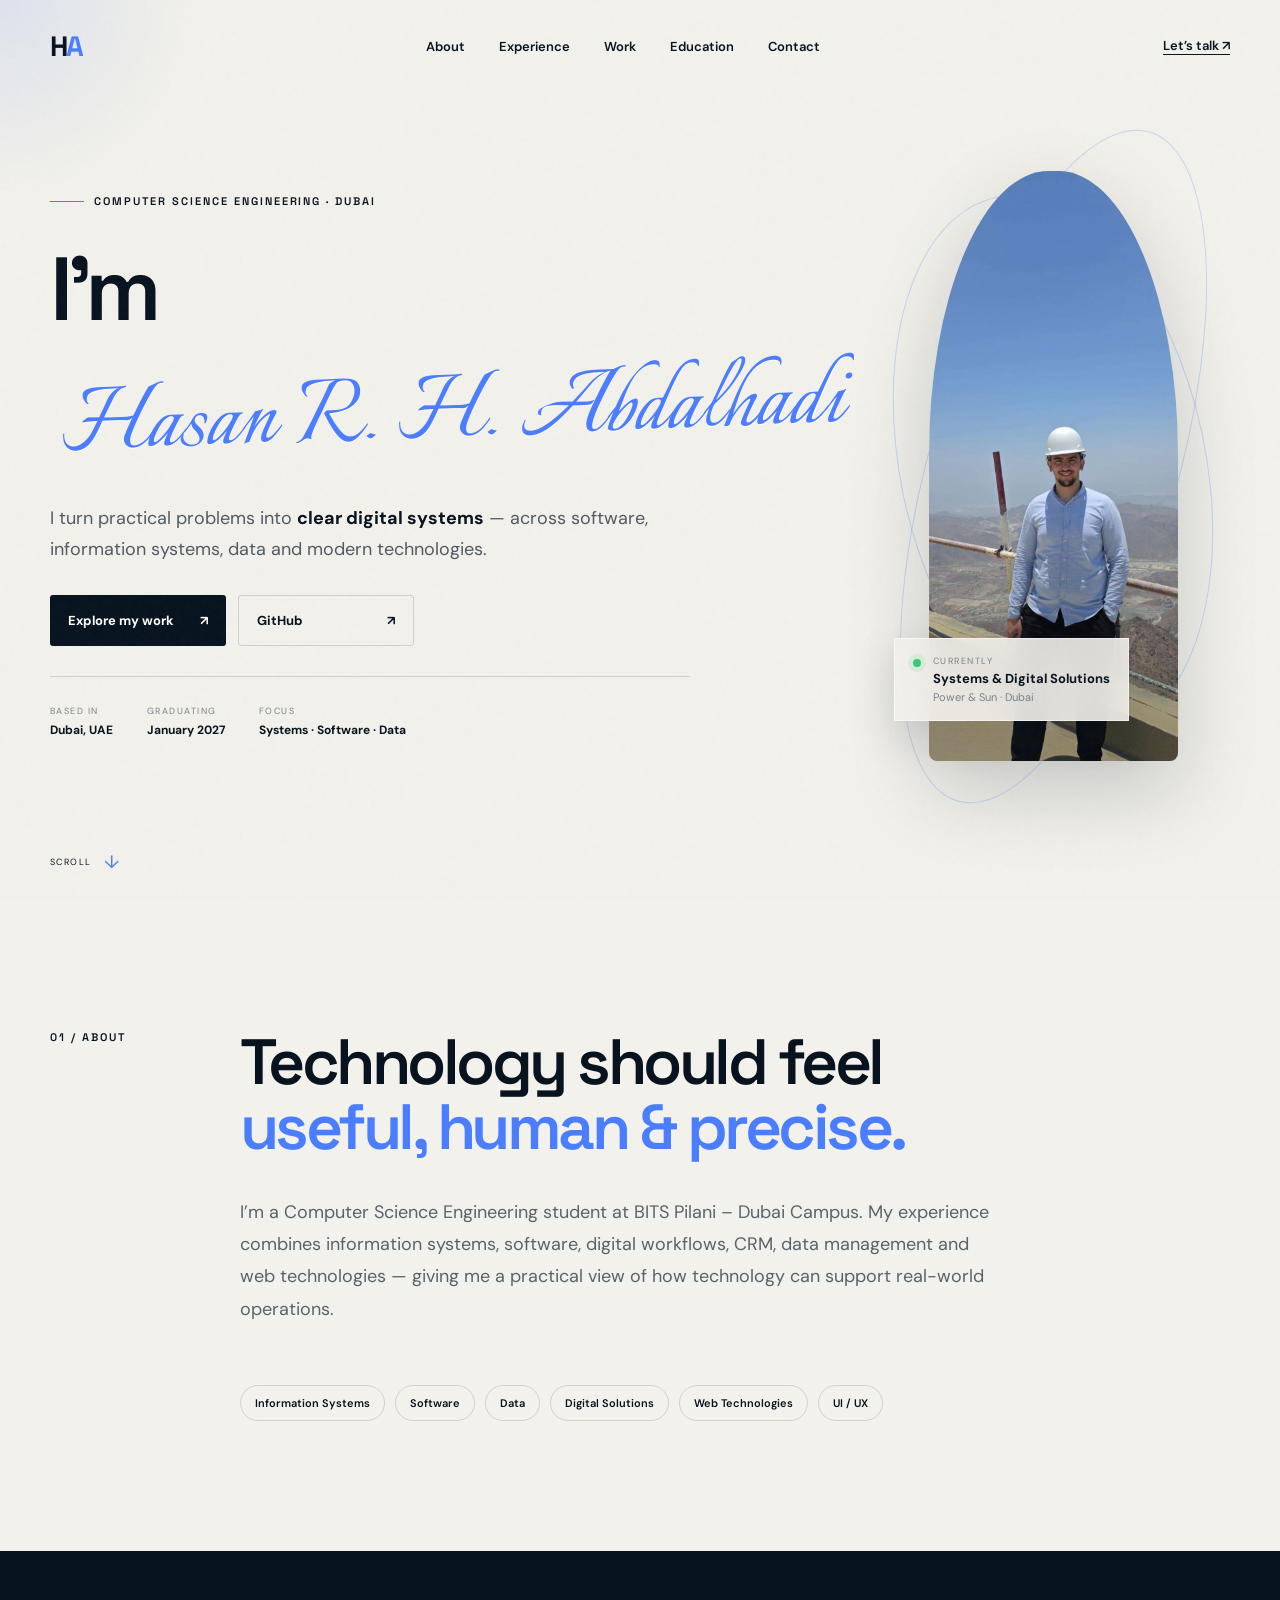
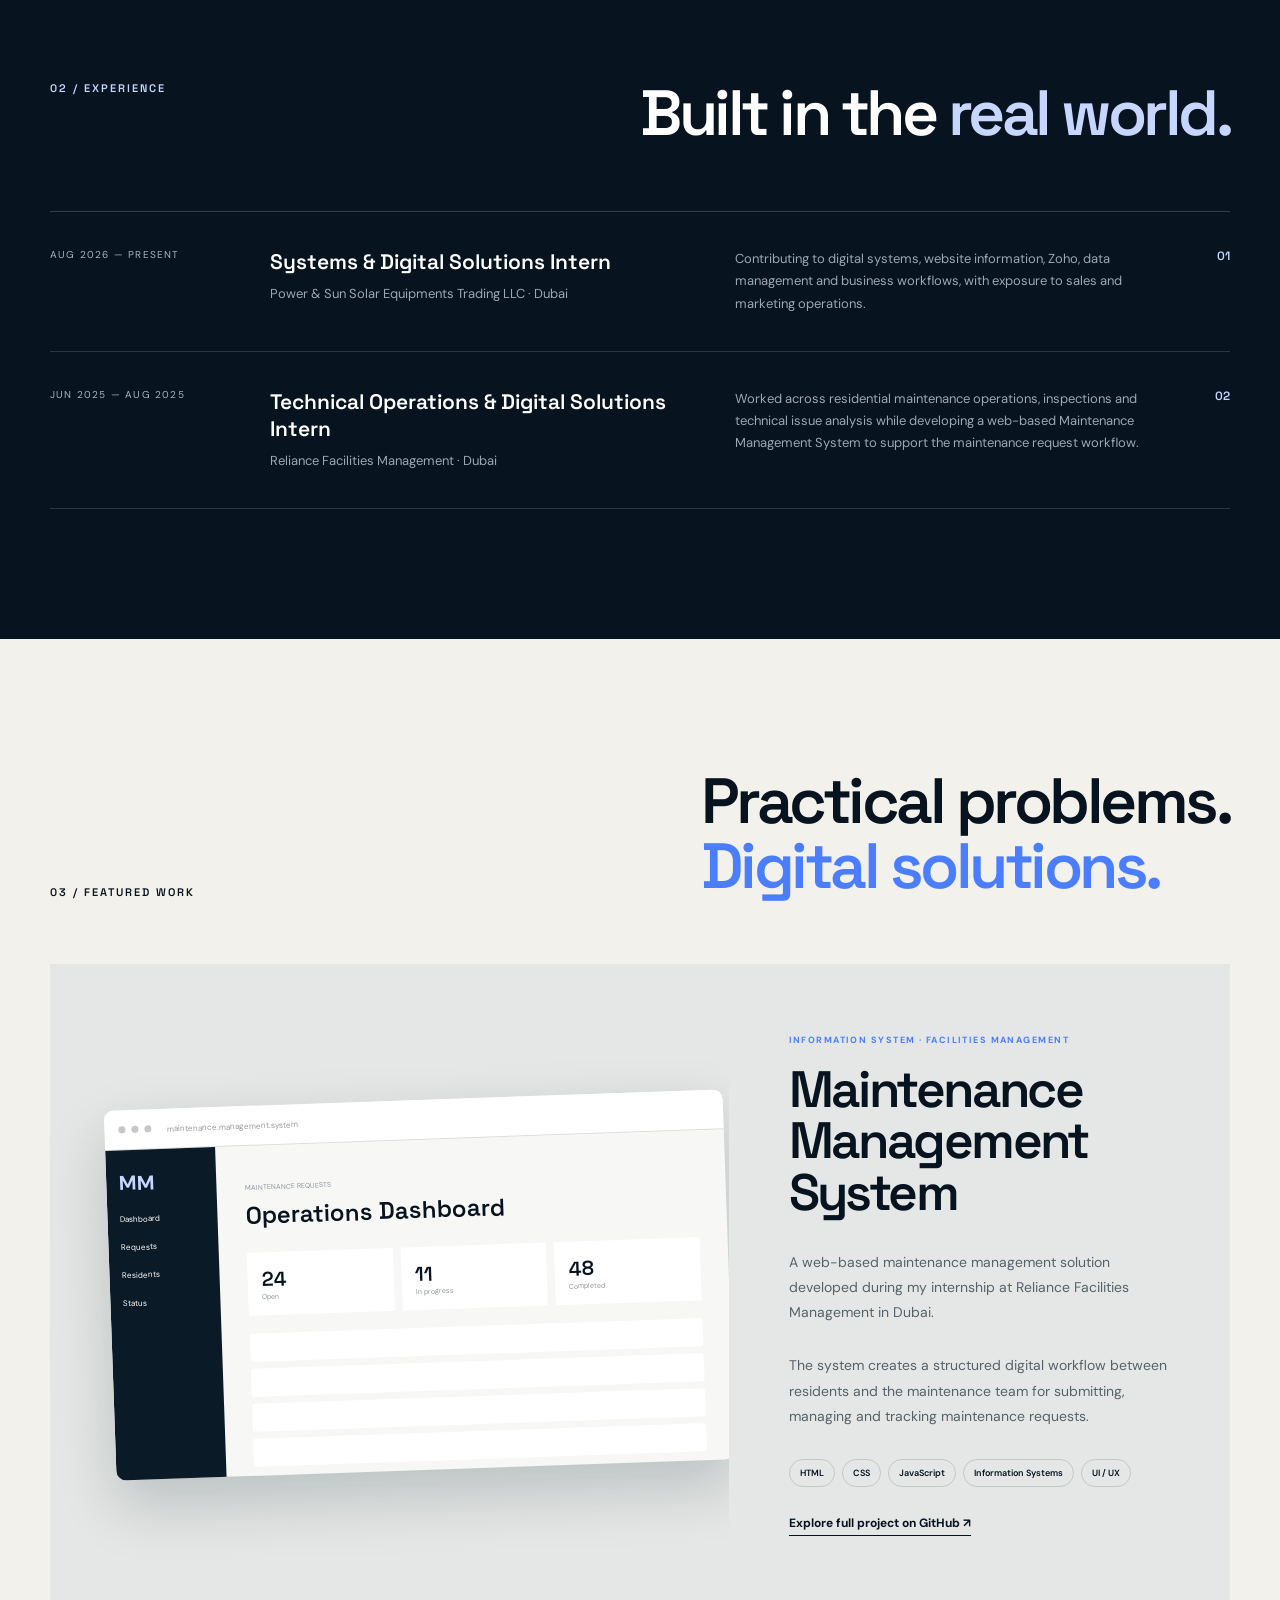
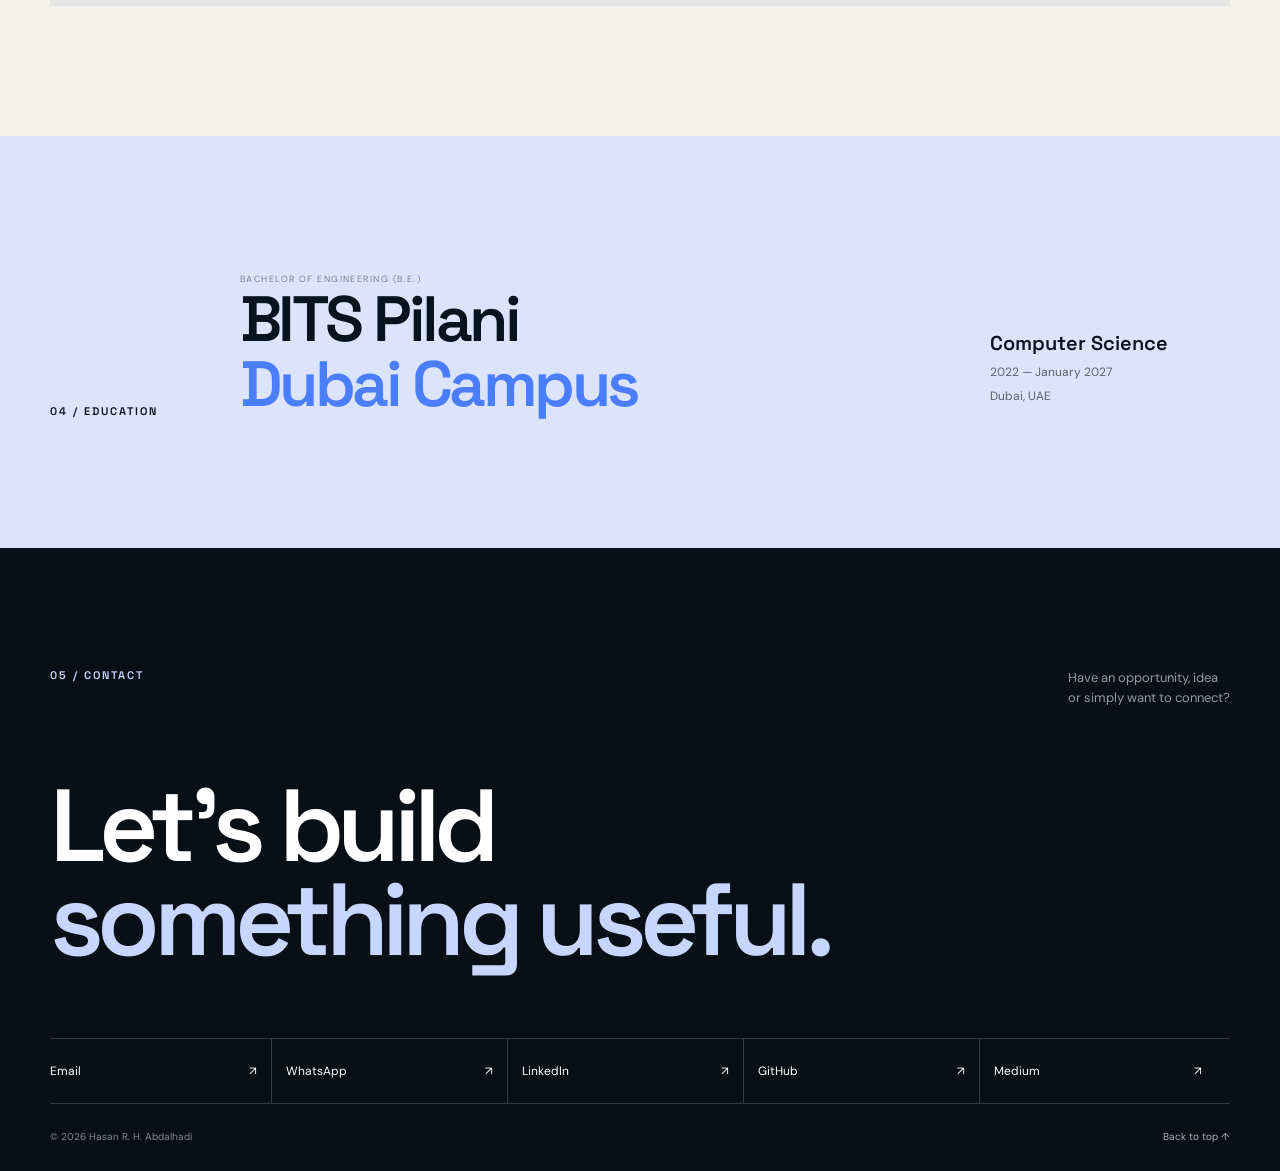
==== commit 72657dd2: "Update portfolio with featured project" ====
--- a/index.html
+++ b/index.html
@@ -1,56 +1,625 @@
 <!doctype html>
 <html lang="en">
+
 <head>
-<meta charset="utf-8"><meta name="viewport" content="width=device-width,initial-scale=1">
-<title>Hasan R. H. Abdalhadi | Computer Science & Digital Solutions</title>
-<meta name="description" content="Portfolio of Hasan R. H. Abdalhadi — Computer Science Engineering student at BITS Pilani Dubai, focused on systems, software, data and digital solutions.">
-<meta name="author" content="Hasan R. H. Abdalhadi">
-<meta property="og:title" content="Hasan R. H. Abdalhadi | Portfolio"><meta property="og:description" content="Computer Science Engineering · Systems · Software · Data · Digital Solutions"><meta property="og:type" content="website">
-<link rel="preconnect" href="https://fonts.googleapis.com"><link rel="preconnect" href="https://fonts.gstatic.com" crossorigin>
-<link href="https://fonts.googleapis.com/css2?family=DM+Sans:wght@400;500;600;700&family=Italianno&family=Space+Grotesk:wght@500;600;700&display=swap" rel="stylesheet">
-<link rel="stylesheet" href="style.css">
+  <meta charset="utf-8">
+  <meta name="viewport" content="width=device-width,initial-scale=1">
+
+  <title>Hasan R. H. Abdalhadi | Computer Science & Digital Solutions</title>
+
+  <meta name="description"
+    content="Portfolio of Hasan R. H. Abdalhadi — Computer Science Engineering student at BITS Pilani Dubai, focused on information systems, software, data and digital solutions.">
+
+  <meta name="author" content="Hasan R. H. Abdalhadi">
+
+  <meta property="og:title"
+    content="Hasan R. H. Abdalhadi | Computer Science Engineering Portfolio">
+
+  <meta property="og:description"
+    content="Computer Science Engineering · Information Systems · Software · Data · Digital Solutions">
+
+  <meta property="og:type" content="website">
+
+  <link rel="preconnect" href="https://fonts.googleapis.com">
+  <link rel="preconnect" href="https://fonts.gstatic.com" crossorigin>
+
+  <link
+    href="https://fonts.googleapis.com/css2?family=DM+Sans:wght@400;500;600;700&family=Italianno&family=Space+Grotesk:wght@500;600;700&display=swap"
+    rel="stylesheet">
+
+  <link rel="stylesheet" href="style.css">
 </head>
+
+
 <body>
-<div class="noise"></div><div class="cursor-glow" id="glow"></div>
-<header class="nav wrap"><a class="brand" href="#top">H<span>A</span></a><nav><a href="#about">About</a><a href="#experience">Experience</a><a href="#work">Work</a><a href="#contact">Contact</a></nav><a class="mini-cta" href="mailto:hassanraed01@gmail.com">Let’s talk ↗</a></header>
+
+<div class="noise"></div>
+<div class="cursor-glow" id="glow"></div>
+
+
+<!-- NAVIGATION -->
+
+<header class="nav wrap">
+
+  <a class="brand" href="#top">
+    H<span>A</span>
+  </a>
+
+  <nav>
+    <a href="#about">About</a>
+    <a href="#experience">Experience</a>
+    <a href="#work">Work</a>
+    <a href="#education">Education</a>
+    <a href="#contact">Contact</a>
+  </nav>
+
+  <a class="mini-cta" href="mailto:hassanraed01@gmail.com">
+    Let’s talk ↗
+  </a>
+
+</header>
+
+
 <main id="top">
+
+
+<!-- HERO -->
+
 <section class="hero wrap">
+
   <div class="hero-copy reveal">
-    <div class="eyebrow"><span></span> COMPUTER SCIENCE ENGINEERING · DUBAI</div>
-    <h1><span class="intro">I’m</span><span class="signature">Hasan R. H. Abdalhadi</span></h1>
-    <p class="lead">I turn practical problems into <b>clear digital systems</b> — across software, information systems, data and modern web technologies.</p>
-    <div class="hero-actions"><a class="btn primary" href="#work">Explore my work <i>↗</i></a><a class="btn ghost" href="https://wa.me/971504680344">WhatsApp <i>↗</i></a></div>
-    <div class="hero-meta"><div><small>BASED IN</small><strong>Dubai, UAE</strong></div><div><small>GRADUATING</small><strong>January 2027</strong></div><div><small>FOCUS</small><strong>Systems · Software · Data</strong></div></div>
-  </div>
+
+    <div class="eyebrow">
+      <span></span>
+      COMPUTER SCIENCE ENGINEERING · DUBAI
+    </div>
+
+    <h1>
+      <span class="intro">I’m</span>
+      <span class="signature">Hasan R. H. Abdalhadi</span>
+    </h1>
+
+    <p class="lead">
+      I turn practical problems into
+      <b>clear digital systems</b> —
+      across software, information systems,
+      data and modern technologies.
+    </p>
+
+    <div class="hero-actions">
+
+      <a class="btn primary" href="#work">
+        Explore my work <i>↗</i>
+      </a>
+
+      <a class="btn ghost"
+         href="https://github.com/hasanabdalhadi"
+         target="_blank">
+        GitHub <i>↗</i>
+      </a>
+
+    </div>
+
+    <div class="hero-meta">
+
+      <div>
+        <small>BASED IN</small>
+        <strong>Dubai, UAE</strong>
+      </div>
+
+      <div>
+        <small>GRADUATING</small>
+        <strong>January 2027</strong>
+      </div>
+
+      <div>
+        <small>FOCUS</small>
+        <strong>Systems · Software · Data</strong>
+      </div>
+
+    </div>
+
+  </div>
+
+
   <div class="portrait-stage reveal">
-    <div class="orbit orbit-a"></div><div class="orbit orbit-b"></div>
-    <div class="portrait-frame"><img src="profile.jpg" alt="Hasan R. H. Abdalhadi at a field site"><div class="image-shade"></div></div>
-    <div class="floating-card"><span class="pulse"></span><div><small>CURRENTLY</small><b>Systems & Digital Solutions</b><em>Power & Sun · Dubai</em></div></div>
-    <div class="vertical-note">BUILD · LEARN · IMPROVE · 2026</div>
-  </div>
-  <a class="scroll" href="#about"><span>SCROLL</span><i>↓</i></a>
+
+    <div class="orbit orbit-a"></div>
+    <div class="orbit orbit-b"></div>
+
+    <div class="portrait-frame">
+
+      <img
+        src="profile.jpg"
+        alt="Hasan R. H. Abdalhadi">
+
+      <div class="image-shade"></div>
+
+    </div>
+
+    <div class="floating-card">
+
+      <span class="pulse"></span>
+
+      <div>
+        <small>CURRENTLY</small>
+        <b>Systems & Digital Solutions</b>
+        <em>Power & Sun · Dubai</em>
+      </div>
+
+    </div>
+
+    <div class="vertical-note">
+      BUILD · LEARN · IMPROVE · 2026
+    </div>
+
+  </div>
+
+  <a class="scroll" href="#about">
+    <span>SCROLL</span>
+    <i>↓</i>
+  </a>
+
 </section>
+
+
+
+<!-- ABOUT -->
+
 <section id="about" class="section wrap about-grid">
-  <div class="section-tag reveal">01 / ABOUT</div>
-  <div class="about-main reveal"><h2>Technology should feel<br><span>useful, human & precise.</span></h2><p>I’m a Computer Science Engineering student at BITS Pilani – Dubai Campus. My experience combines technical systems, digital workflows, CRM, data management and web technologies — giving me a practical view of how technology supports real operations.</p></div>
-  <div class="skills reveal"><span>Information Systems</span><span>Software</span><span>Data</span><span>Digital Solutions</span><span>Web Technologies</span><span>UI / UX</span></div>
+
+  <div class="section-tag reveal">
+    01 / ABOUT
+  </div>
+
+  <div class="about-main reveal">
+
+    <h2>
+      Technology should feel<br>
+      <span>useful, human & precise.</span>
+    </h2>
+
+    <p>
+      I’m a Computer Science Engineering student at
+      BITS Pilani – Dubai Campus.
+      My experience combines information systems,
+      software, digital workflows, CRM, data management
+      and web technologies — giving me a practical view
+      of how technology can support real-world operations.
+    </p>
+
+  </div>
+
+
+  <div class="skills reveal">
+
+    <span>Information Systems</span>
+    <span>Software</span>
+    <span>Data</span>
+    <span>Digital Solutions</span>
+    <span>Web Technologies</span>
+    <span>UI / UX</span>
+
+  </div>
+
 </section>
-<section id="experience" class="section experience"><div class="wrap">
-  <div class="section-head reveal"><div class="section-tag">02 / EXPERIENCE</div><h2>Built in the <span>real world.</span></h2></div>
+
+
+
+<!-- EXPERIENCE -->
+
+<section id="experience" class="section experience">
+
+<div class="wrap">
+
+  <div class="section-head reveal">
+
+    <div class="section-tag">
+      02 / EXPERIENCE
+    </div>
+
+    <h2>
+      Built in the
+      <span>real world.</span>
+    </h2>
+
+  </div>
+
+
   <div class="timeline">
-    <article class="job reveal"><div class="job-date">AUG 2026 — PRESENT</div><div class="job-title"><h3>Systems & Digital Solutions Intern</h3><p>Power & Sun Solar Equipments Trading LLC · Dubai</p></div><div class="job-desc">Contributing to systems and digital processes, website operations, Zoho, data management and business workflows, with exposure to sales and marketing operations.</div><div class="job-no">01</div></article>
-    <article class="job reveal"><div class="job-date">JUN 2025 — AUG 2025</div><div class="job-title"><h3>Facilities Management Intern</h3><p>Reliance FM · Dubai</p></div><div class="job-desc">Worked across technical operations and developed a web-based maintenance request solution for submitting, managing and tracking maintenance requests.</div><div class="job-no">02</div></article>
-  </div>
-</div></section>
+
+
+    <!-- POWER & SUN -->
+
+    <article class="job reveal">
+
+      <div class="job-date">
+        AUG 2026 — PRESENT
+      </div>
+
+      <div class="job-title">
+
+        <h3>
+          Systems & Digital Solutions Intern
+        </h3>
+
+        <p>
+          Power & Sun Solar Equipments Trading LLC · Dubai
+        </p>
+
+      </div>
+
+      <div class="job-desc">
+
+        Contributing to digital systems, website information,
+        Zoho, data management and business workflows,
+        with exposure to sales and marketing operations.
+
+      </div>
+
+      <div class="job-no">
+        01
+      </div>
+
+    </article>
+
+
+
+    <!-- RELIANCE -->
+
+    <article class="job reveal">
+
+      <div class="job-date">
+        JUN 2025 — AUG 2025
+      </div>
+
+      <div class="job-title">
+
+        <h3>
+          Technical Operations & Digital Solutions Intern
+        </h3>
+
+        <p>
+          Reliance Facilities Management · Dubai
+        </p>
+
+      </div>
+
+      <div class="job-desc">
+
+        Worked across residential maintenance operations,
+        inspections and technical issue analysis while
+        developing a web-based Maintenance Management System
+        to support the maintenance request workflow.
+
+      </div>
+
+      <div class="job-no">
+        02
+      </div>
+
+    </article>
+
+
+  </div>
+
+</div>
+
+</section>
+
+
+
+<!-- FEATURED WORK -->
+
 <section id="work" class="section wrap work">
-  <div class="section-head reveal"><div class="section-tag">03 / FEATURED WORK</div><h2>One problem.<br><span>One clear system.</span></h2></div>
+
+  <div class="section-head reveal">
+
+    <div class="section-tag">
+      03 / FEATURED WORK
+    </div>
+
+    <h2>
+      Practical problems.<br>
+      <span>Digital solutions.</span>
+    </h2>
+
+  </div>
+
+
+  <!-- MAINTENANCE PROJECT -->
+
   <article class="project reveal">
-    <div class="project-visual"><div class="browser"><div class="browser-top"><i></i><i></i><i></i><span>maintenance.system</span></div><div class="dash"><aside><b>MM</b><span>Dashboard</span><span>Requests</span><span>Residents</span></aside><div class="dash-main"><small>MAINTENANCE REQUESTS</small><h4>Operations Dashboard</h4><div class="stats"><div><b>24</b><span>Open</span></div><div><b>11</b><span>In progress</span></div><div><b>48</b><span>Completed</span></div></div><div class="rows"><i></i><i></i><i></i><i></i></div></div></div></div></div>
-    <div class="project-copy"><div class="project-kicker">WEB-BASED OPERATIONS SOLUTION</div><h3>Maintenance<br>Management System</h3><p>A portfolio version of a maintenance request solution inspired by practical internship experience. Residents can submit requests while the maintenance team can view and track them through a dedicated dashboard.</p><div class="tech"><span>HTML</span><span>CSS</span><span>JavaScript</span><span>Workflow</span></div><a class="text-link" href="https://github.com/hasanabdalhadi/maintenance-management-system">View project on GitHub <i>↗</i></a></div>
+
+
+    <div class="project-visual">
+
+      <div class="browser">
+
+        <div class="browser-top">
+
+          <i></i>
+          <i></i>
+          <i></i>
+
+          <span>
+            maintenance.management.system
+          </span>
+
+        </div>
+
+
+        <div class="dash">
+
+
+          <aside>
+
+            <b>MM</b>
+
+            <span>Dashboard</span>
+            <span>Requests</span>
+            <span>Residents</span>
+            <span>Status</span>
+
+          </aside>
+
+
+          <div class="dash-main">
+
+            <small>
+              MAINTENANCE REQUESTS
+            </small>
+
+            <h4>
+              Operations Dashboard
+            </h4>
+
+
+            <div class="stats">
+
+              <div>
+                <b>24</b>
+                <span>Open</span>
+              </div>
+
+              <div>
+                <b>11</b>
+                <span>In progress</span>
+              </div>
+
+              <div>
+                <b>48</b>
+                <span>Completed</span>
+              </div>
+
+            </div>
+
+
+            <div class="rows">
+              <i></i>
+              <i></i>
+              <i></i>
+              <i></i>
+            </div>
+
+
+          </div>
+
+        </div>
+
+      </div>
+
+    </div>
+
+
+
+    <div class="project-copy">
+
+      <div class="project-kicker">
+        INFORMATION SYSTEM · FACILITIES MANAGEMENT
+      </div>
+
+      <h3>
+        Maintenance<br>
+        Management System
+      </h3>
+
+      <p>
+        A web-based maintenance management solution
+        developed during my internship at Reliance Facilities
+        Management in Dubai.
+      </p>
+
+      <p>
+        The system creates a structured digital workflow
+        between residents and the maintenance team for
+        submitting, managing and tracking maintenance requests.
+      </p>
+
+
+      <div class="tech">
+
+        <span>HTML</span>
+        <span>CSS</span>
+        <span>JavaScript</span>
+        <span>Information Systems</span>
+        <span>UI / UX</span>
+
+      </div>
+
+
+      <a
+        class="text-link"
+        href="https://github.com/hasanabdalhadi/maintenance-management-system"
+        target="_blank">
+
+        Explore full project on GitHub
+        <i>↗</i>
+
+      </a>
+
+    </div>
+
+
   </article>
+
 </section>
-<section class="section education"><div class="wrap edu-grid reveal"><div class="section-tag">04 / EDUCATION</div><div><small>BACHELOR OF ENGINEERING (B.E.)</small><h2>BITS Pilani<br><span>Dubai Campus</span></h2></div><div class="edu-side"><b>Computer Science</b><p>2022 — January 2027</p><p>Dubai, UAE</p></div></div></section>
-<section id="contact" class="contact"><div class="wrap contact-inner reveal"><div class="contact-top"><div class="section-tag">05 / CONTACT</div><p>Have an opportunity, idea<br>or simply want to connect?</p></div><h2>Let’s build <span>something useful.</span></h2><div class="contact-links"><a href="mailto:hassanraed01@gmail.com">Email <i>↗</i></a><a href="https://wa.me/971504680344">WhatsApp <i>↗</i></a><a href="https://www.linkedin.com/in/hasan-r-h-abdalhadi-56889a212">LinkedIn <i>↗</i></a><a href="https://github.com/hasanabdalhadi">GitHub <i>↗</i></a><a href="https://medium.com/@hasanabdalhadi">Medium <i>↗</i></a></div><footer><span>© 2026 Hasan R. H. Abdalhadi</span><a href="#top">Back to top ↑</a></footer></div></section>
+
+
+
+<!-- EDUCATION -->
+
+<section id="education" class="section education">
+
+<div class="wrap edu-grid reveal">
+
+
+  <div class="section-tag">
+    04 / EDUCATION
+  </div>
+
+
+  <div>
+
+    <small>
+      BACHELOR OF ENGINEERING (B.E.)
+    </small>
+
+    <h2>
+      BITS Pilani<br>
+      <span>Dubai Campus</span>
+    </h2>
+
+  </div>
+
+
+  <div class="edu-side">
+
+    <b>
+      Computer Science
+    </b>
+
+    <p>
+      2022 — January 2027
+    </p>
+
+    <p>
+      Dubai, UAE
+    </p>
+
+  </div>
+
+
+</div>
+
+</section>
+
+
+
+<!-- CONTACT -->
+
+<section id="contact" class="contact">
+
+<div class="wrap contact-inner reveal">
+
+
+  <div class="contact-top">
+
+    <div class="section-tag">
+      05 / CONTACT
+    </div>
+
+    <p>
+      Have an opportunity, idea<br>
+      or simply want to connect?
+    </p>
+
+  </div>
+
+
+  <h2>
+    Let’s build
+    <span>something useful.</span>
+  </h2>
+
+
+  <div class="contact-links">
+
+
+    <a href="mailto:hassanraed01@gmail.com">
+
+      Email
+      <i>↗</i>
+
+    </a>
+
+
+    <a
+      href="https://wa.me/971504680344"
+      target="_blank">
+
+      WhatsApp
+      <i>↗</i>
+
+    </a>
+
+
+    <a
+      href="https://www.linkedin.com/in/hasan-r-h-abdalhadi-56889a212"
+      target="_blank">
+
+      LinkedIn
+      <i>↗</i>
+
+    </a>
+
+
+    <a
+      href="https://github.com/hasanabdalhadi"
+      target="_blank">
+
+      GitHub
+      <i>↗</i>
+
+    </a>
+
+
+    <a
+      href="https://medium.com/@hasanabdalhadi"
+      target="_blank">
+
+      Medium
+      <i>↗</i>
+
+    </a>
+
+
+  </div>
+
+
+  <footer>
+
+    <span>
+      © 2026 Hasan R. H. Abdalhadi
+    </span>
+
+    <a href="#top">
+      Back to top ↑
+    </a>
+
+  </footer>
+
+
+</div>
+
+</section>
+
+
 </main>
+
+
 <script src="script.js"></script>
-</body></html>
+
+</body>
+
+</html>
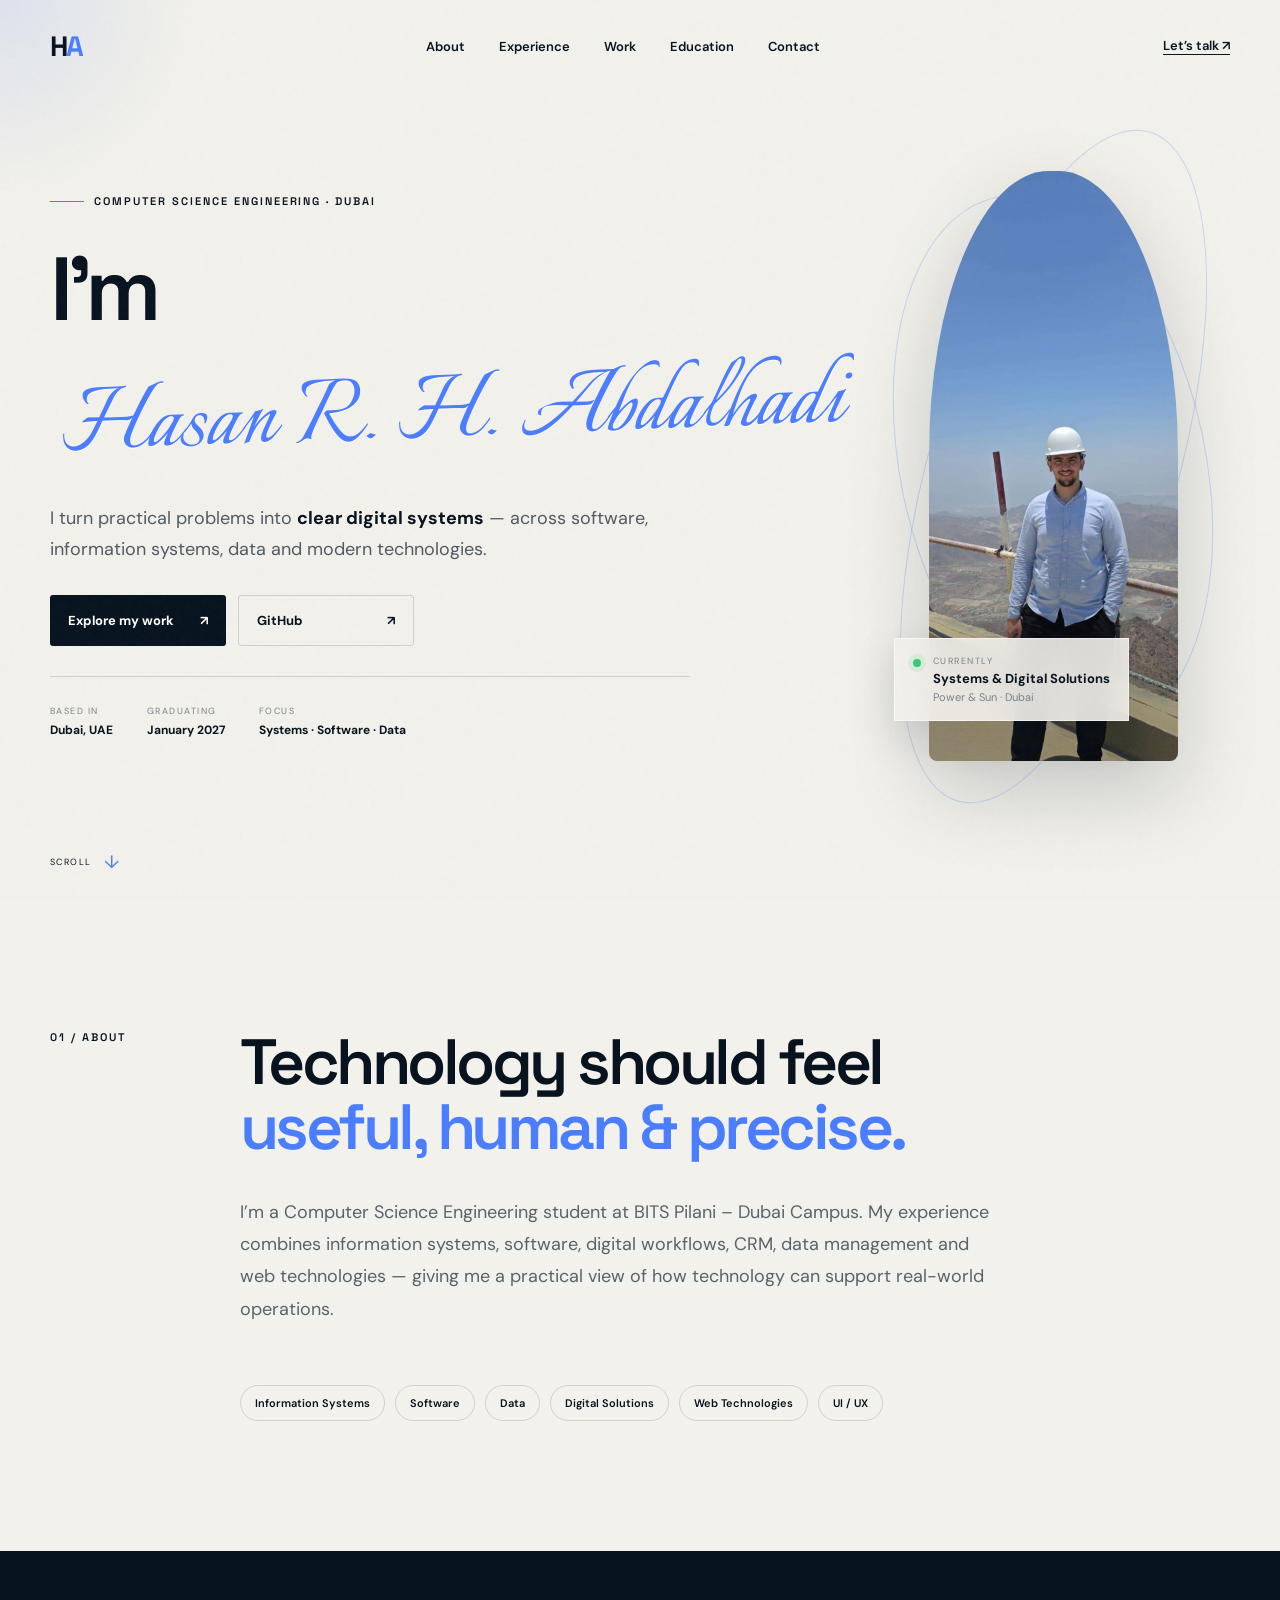
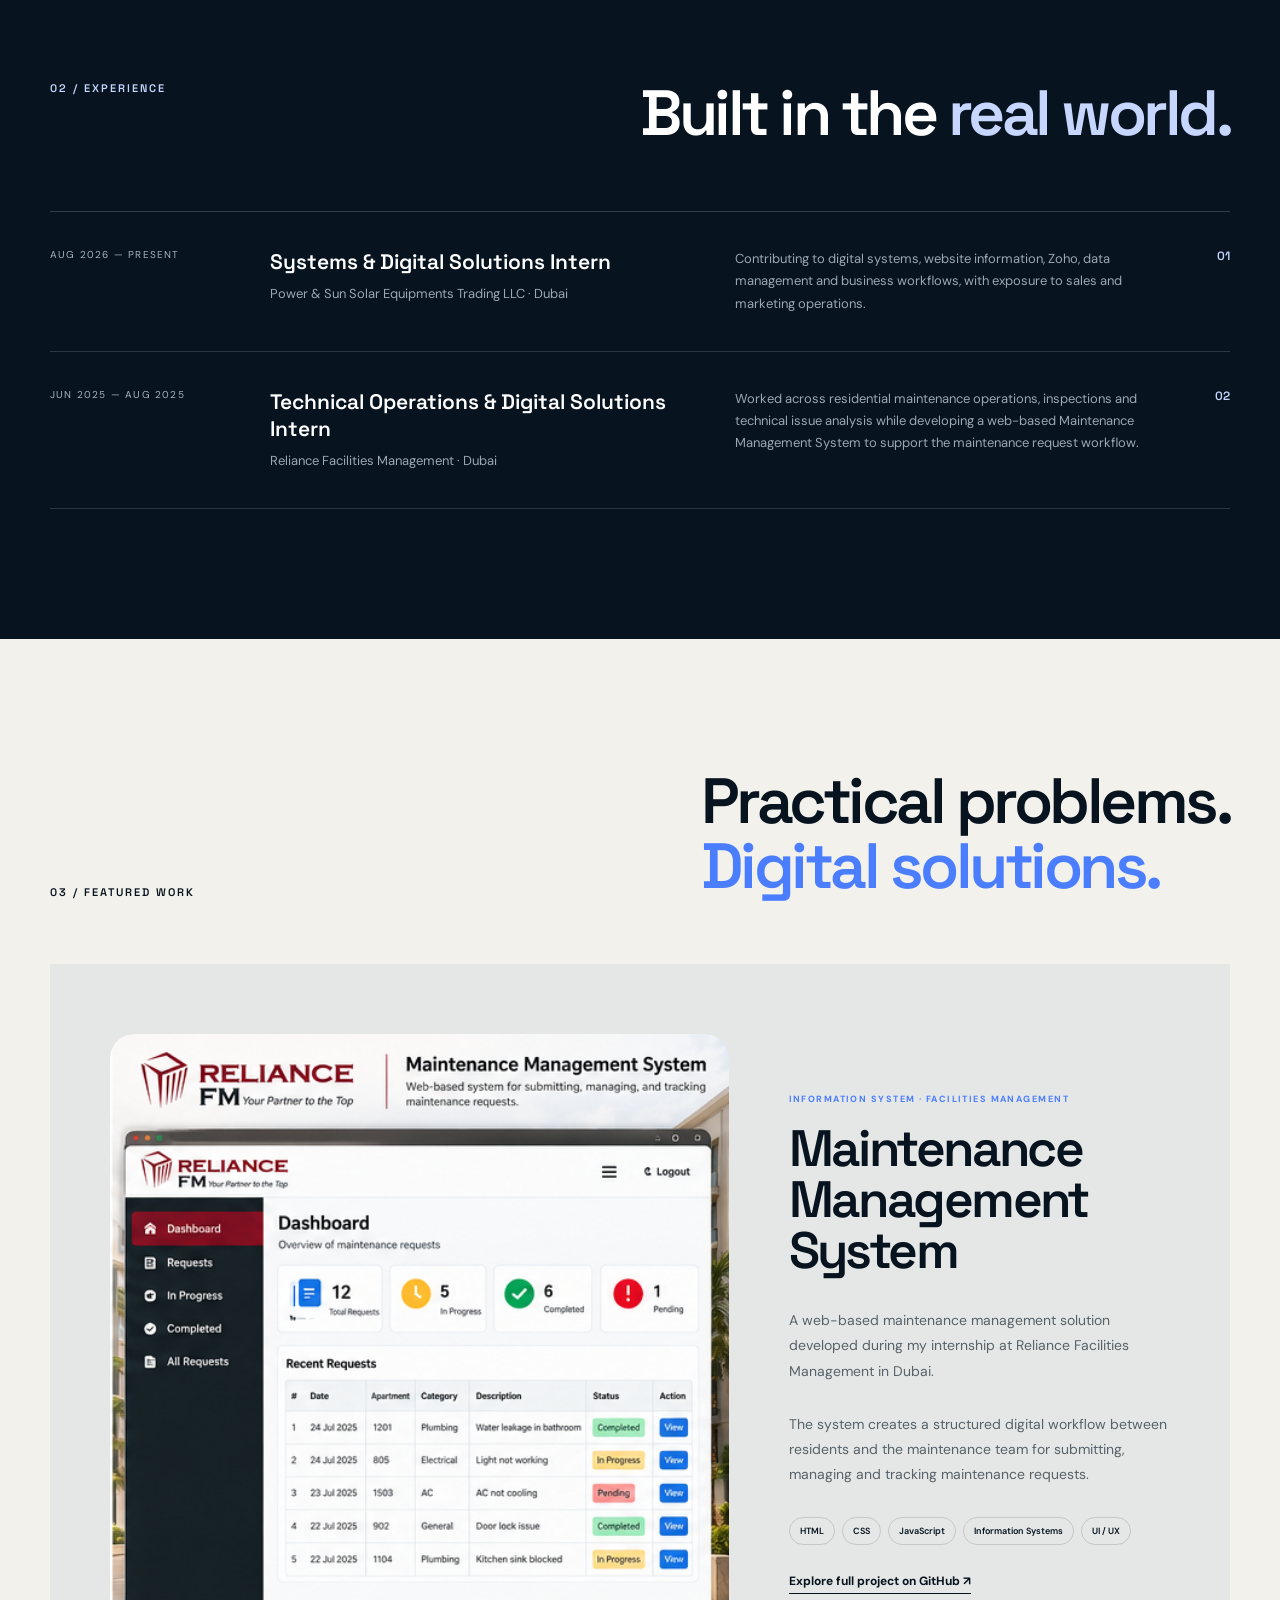
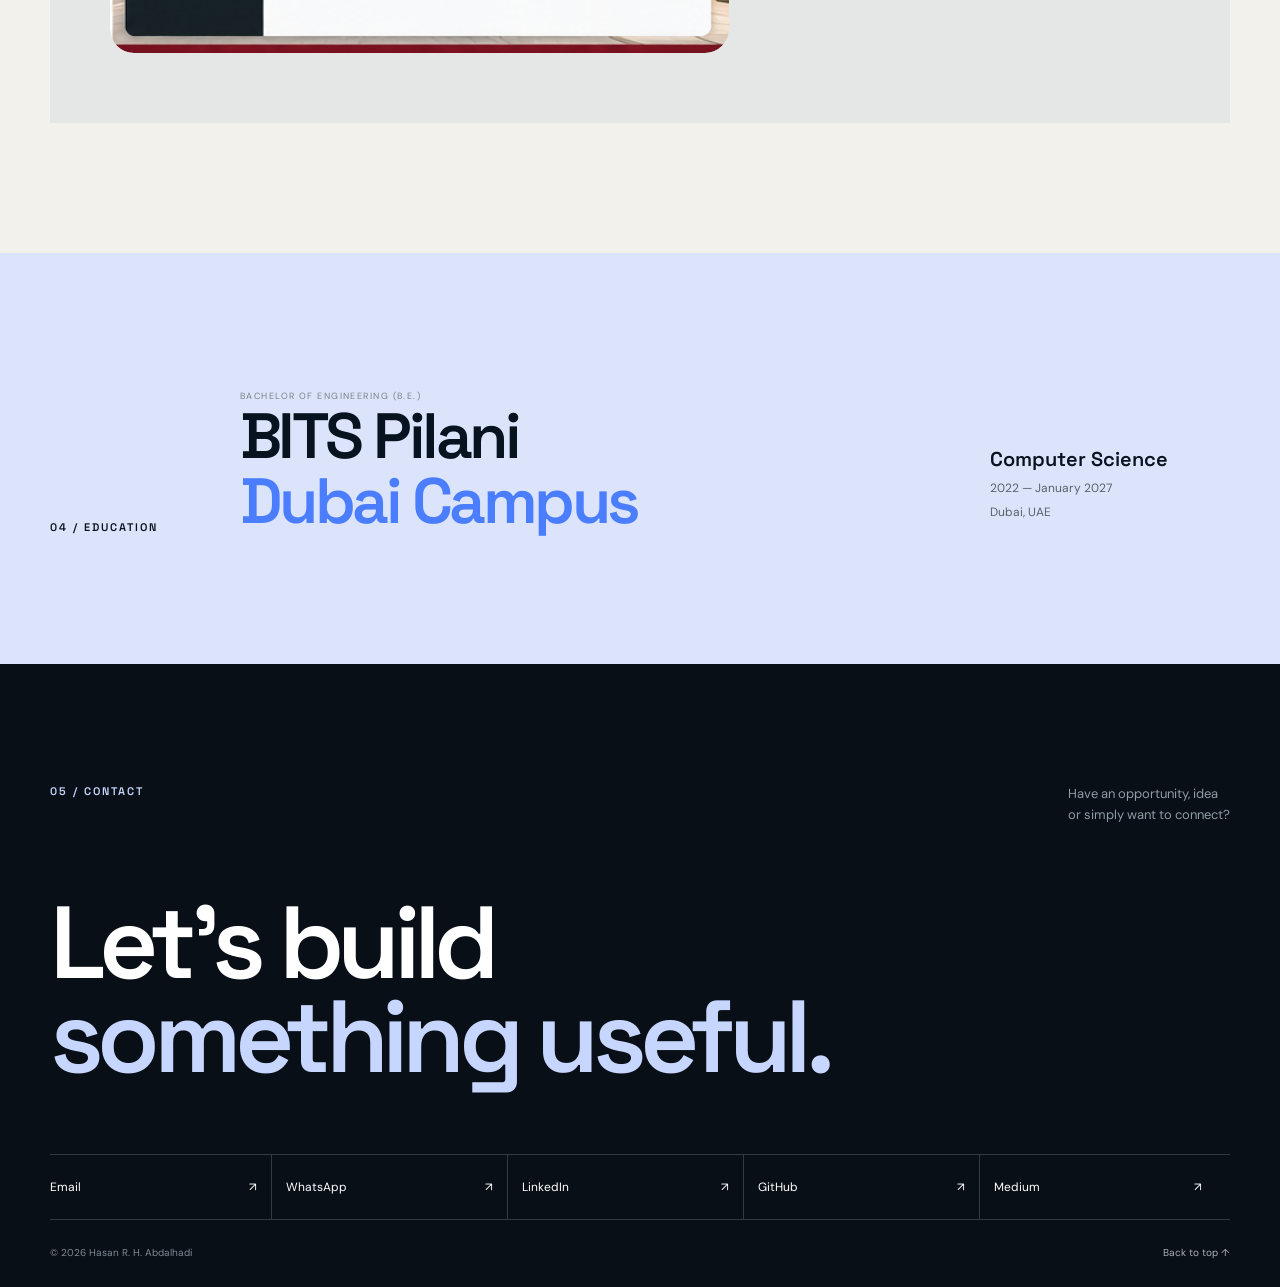
==== commit cd156244: "Add maintenance project image to portfolio" ====
--- a/index.html
+++ b/index.html
@@ -3,20 +3,20 @@
 
 <head>
   <meta charset="utf-8">
-  <meta name="viewport" content="width=device-width,initial-scale=1">
+  <meta name="viewport" content="width=device-width, initial-scale=1">
 
   <title>Hasan R. H. Abdalhadi | Computer Science & Digital Solutions</title>
 
   <meta name="description"
-    content="Portfolio of Hasan R. H. Abdalhadi — Computer Science Engineering student at BITS Pilani Dubai, focused on information systems, software, data and digital solutions.">
+        content="Portfolio of Hasan R. H. Abdalhadi — Computer Science Engineering student at BITS Pilani Dubai, focused on information systems, software, data and digital solutions.">
 
   <meta name="author" content="Hasan R. H. Abdalhadi">
 
   <meta property="og:title"
-    content="Hasan R. H. Abdalhadi | Computer Science Engineering Portfolio">
+        content="Hasan R. H. Abdalhadi | Computer Science Engineering Portfolio">
 
   <meta property="og:description"
-    content="Computer Science Engineering · Information Systems · Software · Data · Digital Solutions">
+        content="Computer Science Engineering · Information Systems · Software · Data · Digital Solutions">
 
   <meta property="og:type" content="website">
 
@@ -28,6 +28,30 @@
     rel="stylesheet">
 
   <link rel="stylesheet" href="style.css">
+
+  <style>
+    /* Featured Project Image */
+    .project-image-link {
+      display: block;
+      width: 100%;
+      overflow: hidden;
+      border-radius: 24px;
+      text-decoration: none;
+    }
+
+    .project-image {
+      display: block;
+      width: 100%;
+      height: auto;
+      border-radius: 24px;
+      transition: transform 0.5s ease, filter 0.5s ease;
+    }
+
+    .project-image-link:hover .project-image {
+      transform: scale(1.025);
+      filter: brightness(1.05);
+    }
+  </style>
 </head>
 
 
@@ -37,7 +61,9 @@
 <div class="cursor-glow" id="glow"></div>
 
 
-<!-- NAVIGATION -->
+<!-- =========================
+     NAVIGATION
+========================= -->
 
 <header class="nav wrap">
 
@@ -63,7 +89,9 @@
 <main id="top">
 
 
-<!-- HERO -->
+<!-- =========================
+     HERO
+========================= -->
 
 <section class="hero wrap">
 
@@ -94,7 +122,8 @@
 
       <a class="btn ghost"
          href="https://github.com/hasanabdalhadi"
-         target="_blank">
+         target="_blank"
+         rel="noopener noreferrer">
         GitHub <i>↗</i>
       </a>
 
@@ -164,7 +193,9 @@
 
 
 
-<!-- ABOUT -->
+<!-- =========================
+     ABOUT
+========================= -->
 
 <section id="about" class="section wrap about-grid">
 
@@ -206,7 +237,9 @@
 
 
 
-<!-- EXPERIENCE -->
+<!-- =========================
+     EXPERIENCE
+========================= -->
 
 <section id="experience" class="section experience">
 
@@ -300,7 +333,6 @@
 
     </article>
 
-
   </div>
 
 </div>
@@ -309,7 +341,9 @@
 
 
 
-<!-- FEATURED WORK -->
+<!-- =========================
+     FEATURED WORK
+========================= -->
 
 <section id="work" class="section wrap work">
 
@@ -327,91 +361,33 @@
   </div>
 
 
-  <!-- MAINTENANCE PROJECT -->
+  <!-- MAINTENANCE MANAGEMENT SYSTEM -->
 
   <article class="project reveal">
 
 
+    <!-- REAL PROJECT IMAGE -->
+
     <div class="project-visual">
 
-      <div class="browser">
-
-        <div class="browser-top">
-
-          <i></i>
-          <i></i>
-          <i></i>
-
-          <span>
-            maintenance.management.system
-          </span>
-
-        </div>
-
-
-        <div class="dash">
-
-
-          <aside>
-
-            <b>MM</b>
-
-            <span>Dashboard</span>
-            <span>Requests</span>
-            <span>Residents</span>
-            <span>Status</span>
-
-          </aside>
-
-
-          <div class="dash-main">
-
-            <small>
-              MAINTENANCE REQUESTS
-            </small>
-
-            <h4>
-              Operations Dashboard
-            </h4>
-
-
-            <div class="stats">
-
-              <div>
-                <b>24</b>
-                <span>Open</span>
-              </div>
-
-              <div>
-                <b>11</b>
-                <span>In progress</span>
-              </div>
-
-              <div>
-                <b>48</b>
-                <span>Completed</span>
-              </div>
-
-            </div>
-
-
-            <div class="rows">
-              <i></i>
-              <i></i>
-              <i></i>
-              <i></i>
-            </div>
-
-
-          </div>
-
-        </div>
-
-      </div>
-
-    </div>
-
-
+      <a
+        href="https://github.com/hasanabdalhadi/maintenance-management-system"
+        target="_blank"
+        rel="noopener noreferrer"
+        class="project-image-link">
+
+        <img
+          src="03-maintenance-dashboard.png"
+          alt="Maintenance Management System developed by Hasan R. H. Abdalhadi"
+          class="project-image">
+
+      </a>
+
+    </div>
+
+
+
+    <!-- PROJECT INFORMATION -->
 
     <div class="project-copy">
 
@@ -451,7 +427,8 @@
       <a
         class="text-link"
         href="https://github.com/hasanabdalhadi/maintenance-management-system"
-        target="_blank">
+        target="_blank"
+        rel="noopener noreferrer">
 
         Explore full project on GitHub
         <i>↗</i>
@@ -460,14 +437,15 @@
 
     </div>
 
-
   </article>
 
 </section>
 
 
 
-<!-- EDUCATION -->
+<!-- =========================
+     EDUCATION
+========================= -->
 
 <section id="education" class="section education">
 
@@ -516,7 +494,9 @@
 
 
 
-<!-- CONTACT -->
+<!-- =========================
+     CONTACT
+========================= -->
 
 <section id="contact" class="contact">
 
@@ -556,7 +536,8 @@
 
     <a
       href="https://wa.me/971504680344"
-      target="_blank">
+      target="_blank"
+      rel="noopener noreferrer">
 
       WhatsApp
       <i>↗</i>
@@ -566,7 +547,8 @@
 
     <a
       href="https://www.linkedin.com/in/hasan-r-h-abdalhadi-56889a212"
-      target="_blank">
+      target="_blank"
+      rel="noopener noreferrer">
 
       LinkedIn
       <i>↗</i>
@@ -576,7 +558,8 @@
 
     <a
       href="https://github.com/hasanabdalhadi"
-      target="_blank">
+      target="_blank"
+      rel="noopener noreferrer">
 
       GitHub
       <i>↗</i>
@@ -586,13 +569,13 @@
 
     <a
       href="https://medium.com/@hasanabdalhadi"
-      target="_blank">
+      target="_blank"
+      rel="noopener noreferrer">
 
       Medium
       <i>↗</i>
 
     </a>
-
 
   </div>
 
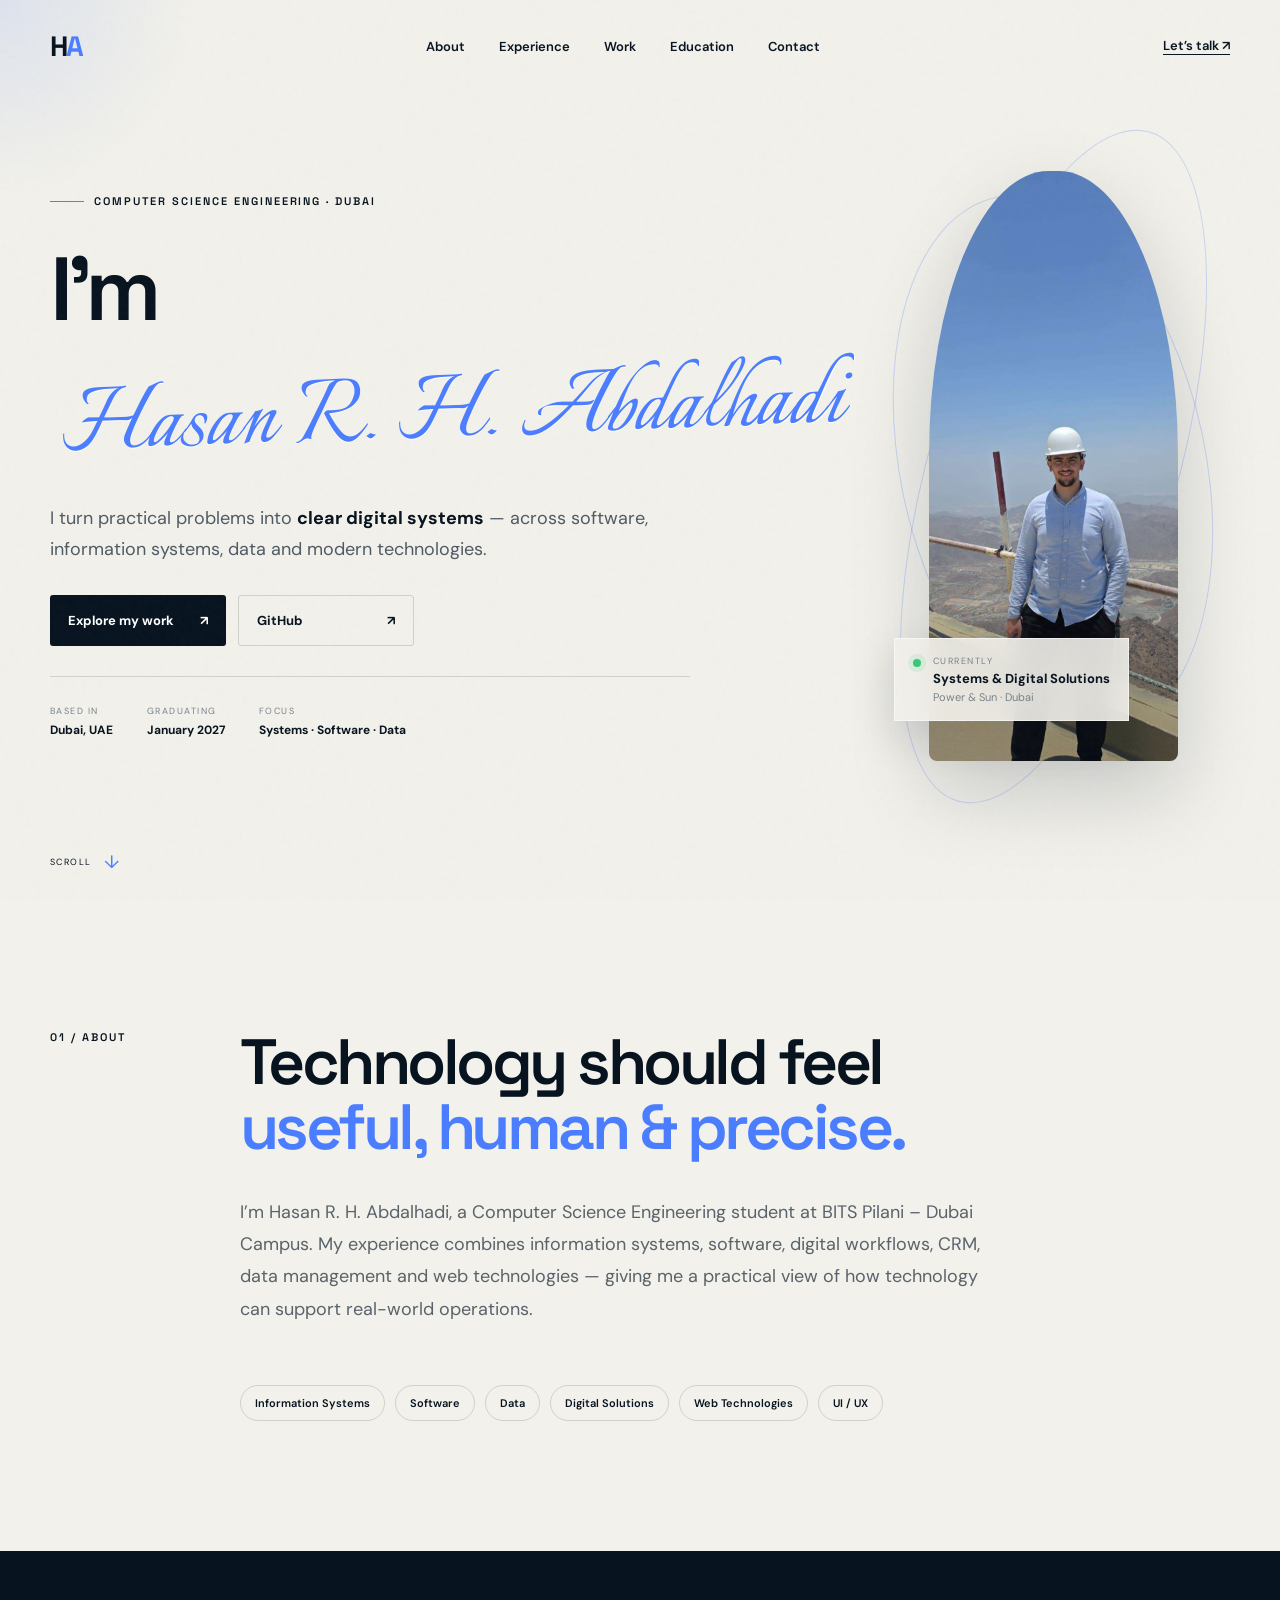
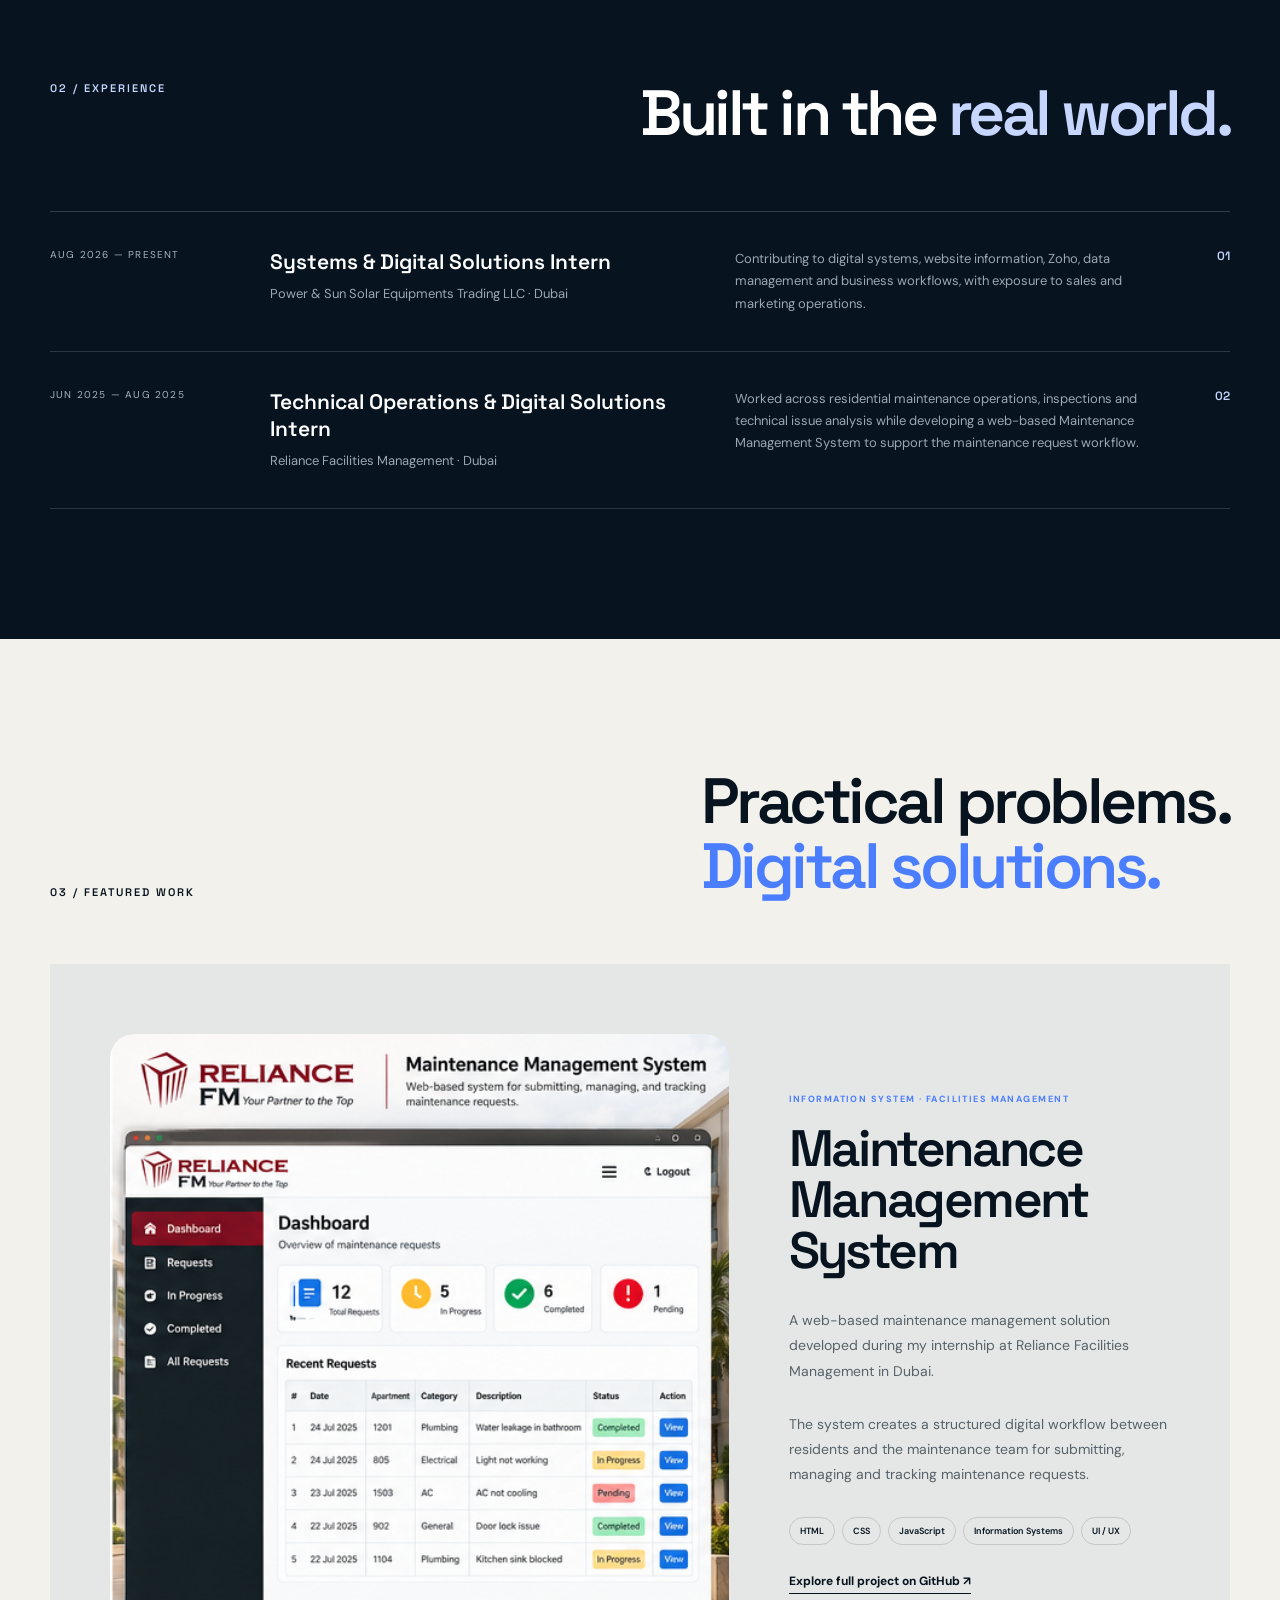
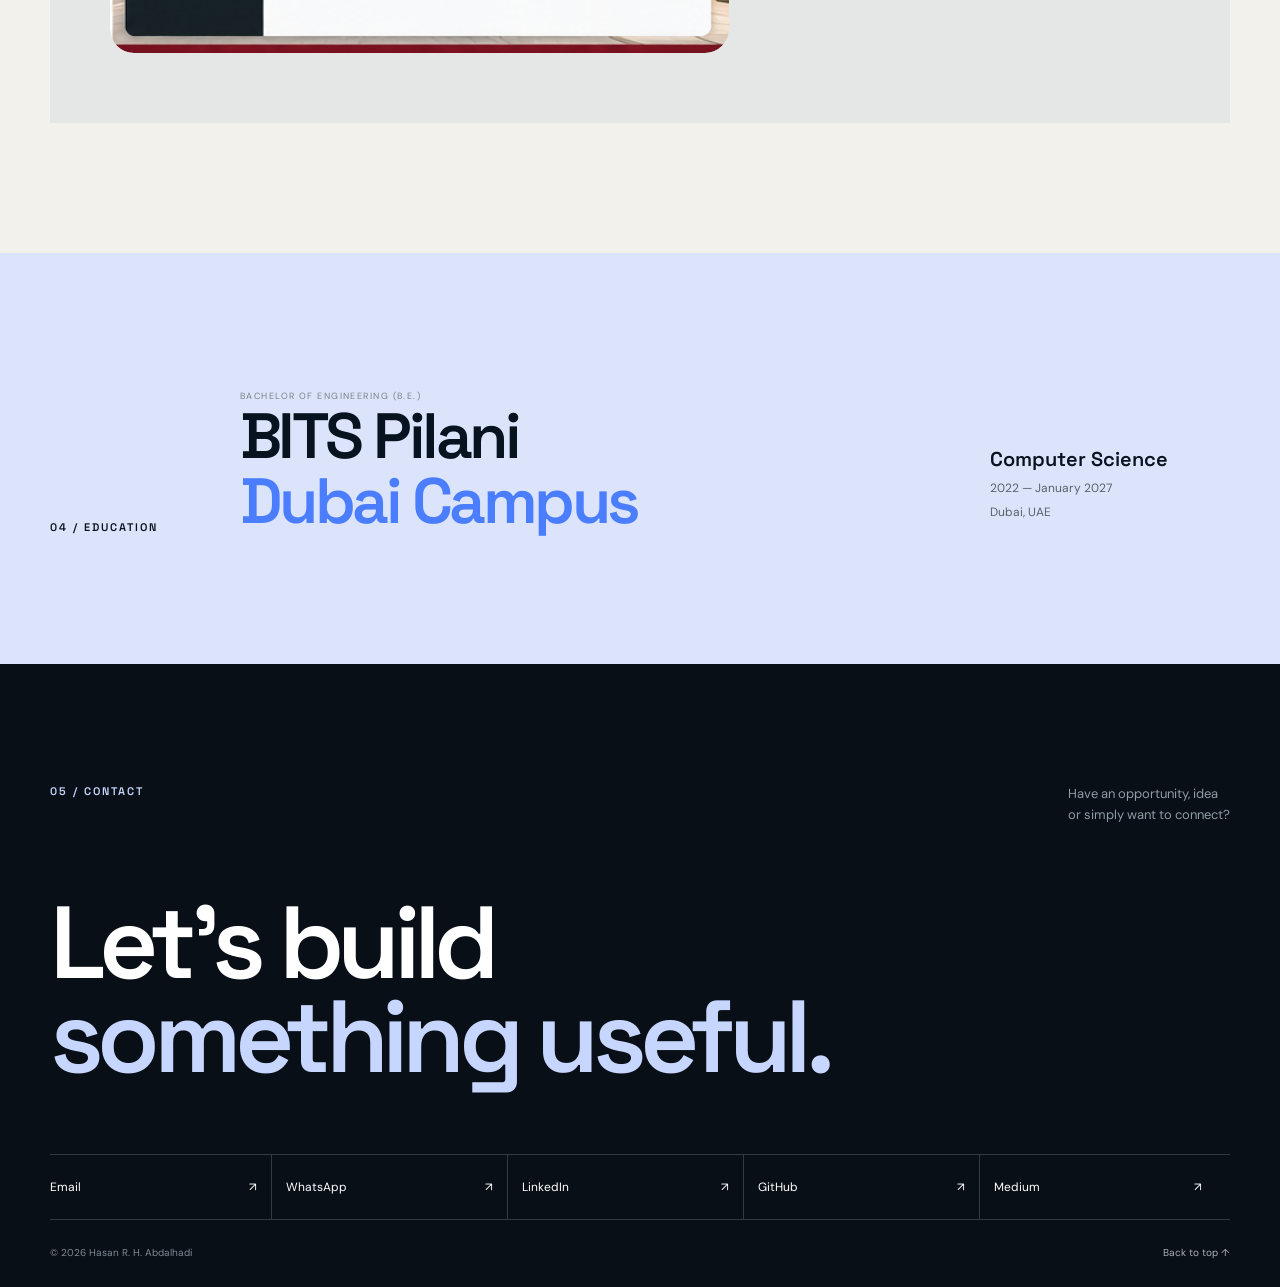
==== commit 44d7fa32: "Improve name search visibility" ====
--- a/index.html
+++ b/index.html
@@ -5,20 +5,118 @@
   <meta charset="utf-8">
   <meta name="viewport" content="width=device-width, initial-scale=1">
 
-  <title>Hasan R. H. Abdalhadi | Computer Science & Digital Solutions</title>
-
-  <meta name="description"
-        content="Portfolio of Hasan R. H. Abdalhadi — Computer Science Engineering student at BITS Pilani Dubai, focused on information systems, software, data and digital solutions.">
-
-  <meta name="author" content="Hasan R. H. Abdalhadi">
-
-  <meta property="og:title"
-        content="Hasan R. H. Abdalhadi | Computer Science Engineering Portfolio">
-
-  <meta property="og:description"
-        content="Computer Science Engineering · Information Systems · Software · Data · Digital Solutions">
-
-  <meta property="og:type" content="website">
+  <!-- =========================
+       PRIMARY SEO
+  ========================== -->
+
+  <title>Hasan R H Abdalhadi | Computer Science Engineering</title>
+
+  <meta
+    name="description"
+    content="Official portfolio of Hasan R H Abdalhadi (Hasan R. H. Abdalhadi), Computer Science Engineering student at BITS Pilani Dubai. Projects and experience in information systems, software, data and digital technologies.">
+
+  <meta name="author" content="Hasan R H Abdalhadi">
+  <meta name="robots" content="index, follow">
+
+  <link rel="canonical" href="https://hasanabdalhadi.github.io/">
+
+
+  <!-- =========================
+       OPEN GRAPH
+  ========================== -->
+
+  <meta property="og:type" content="profile">
+  <meta property="og:url" content="https://hasanabdalhadi.github.io/">
+
+  <meta
+    property="og:title"
+    content="Hasan R H Abdalhadi | Computer Science Engineering">
+
+  <meta
+    property="og:description"
+    content="Official portfolio of Hasan R H Abdalhadi — Computer Science Engineering student at BITS Pilani Dubai focused on information systems, software, data and digital technologies.">
+
+  <meta
+    property="og:image"
+    content="https://hasanabdalhadi.github.io/profile.jpg">
+
+  <meta property="og:site_name" content="Hasan R H Abdalhadi">
+
+
+  <!-- =========================
+       SOCIAL PREVIEW
+  ========================== -->
+
+  <meta name="twitter:card" content="summary_large_image">
+
+  <meta
+    name="twitter:title"
+    content="Hasan R H Abdalhadi | Computer Science Engineering">
+
+  <meta
+    name="twitter:description"
+    content="Computer Science Engineering student at BITS Pilani Dubai | Information Systems, Software, Data & Digital Technologies.">
+
+  <meta
+    name="twitter:image"
+    content="https://hasanabdalhadi.github.io/profile.jpg">
+
+
+  <!-- =========================
+       PERSON STRUCTURED DATA
+  ========================== -->
+
+  <script type="application/ld+json">
+  {
+    "@context": "https://schema.org",
+    "@type": "Person",
+    "@id": "https://hasanabdalhadi.github.io/#person",
+
+    "name": "Hasan R H Abdalhadi",
+
+    "alternateName": [
+      "Hasan R. H. Abdalhadi",
+      "Hasan Abdalhadi"
+    ],
+
+    "url": "https://hasanabdalhadi.github.io/",
+
+    "image": {
+      "@type": "ImageObject",
+      "url": "https://hasanabdalhadi.github.io/profile.jpg"
+    },
+
+    "description": "Hasan R H Abdalhadi is a Computer Science Engineering student at BITS Pilani Dubai with interests and experience in information systems, software, data and digital technologies.",
+
+    "jobTitle": "Computer Science Engineering Student",
+
+    "alumniOf": {
+      "@type": "CollegeOrUniversity",
+      "name": "BITS Pilani – Dubai Campus"
+    },
+
+    "sameAs": [
+      "https://www.linkedin.com/in/hasan-r-h-abdalhadi-56889a212",
+      "https://github.com/hasanabdalhadi",
+      "https://medium.com/@hasanabdalhadi"
+    ],
+
+    "knowsAbout": [
+      "Computer Science",
+      "Information Systems",
+      "Software Development",
+      "Data Management",
+      "Digital Technologies",
+      "Web Technologies",
+      "UI/UX"
+    ]
+  }
+  </script>
+
+
+  <!-- =========================
+       FONTS & STYLES
+  ========================== -->
 
   <link rel="preconnect" href="https://fonts.googleapis.com">
   <link rel="preconnect" href="https://fonts.gstatic.com" crossorigin>
@@ -52,6 +150,7 @@
       filter: brightness(1.05);
     }
   </style>
+
 </head>
 
 
@@ -160,7 +259,7 @@
 
       <img
         src="profile.jpg"
-        alt="Hasan R. H. Abdalhadi">
+        alt="Hasan R H Abdalhadi - Computer Science Engineering">
 
       <div class="image-shade"></div>
 
@@ -211,7 +310,7 @@
     </h2>
 
     <p>
-      I’m a Computer Science Engineering student at
+      I’m Hasan R. H. Abdalhadi, a Computer Science Engineering student at
       BITS Pilani – Dubai Campus.
       My experience combines information systems,
       software, digital workflows, CRM, data management
@@ -283,11 +382,9 @@
       </div>
 
       <div class="job-desc">
-
         Contributing to digital systems, website information,
         Zoho, data management and business workflows,
         with exposure to sales and marketing operations.
-
       </div>
 
       <div class="job-no">
@@ -319,12 +416,10 @@
       </div>
 
       <div class="job-desc">
-
         Worked across residential maintenance operations,
         inspections and technical issue analysis while
         developing a web-based Maintenance Management System
         to support the maintenance request workflow.
-
       </div>
 
       <div class="job-no">
@@ -364,9 +459,6 @@
   <!-- MAINTENANCE MANAGEMENT SYSTEM -->
 
   <article class="project reveal">
-
-
-    <!-- REAL PROJECT IMAGE -->
 
     <div class="project-visual">
 
@@ -378,16 +470,13 @@
 
         <img
           src="03-maintenance-dashboard.png"
-          alt="Maintenance Management System developed by Hasan R. H. Abdalhadi"
+          alt="Maintenance Management System developed by Hasan R H Abdalhadi"
           class="project-image">
 
       </a>
 
     </div>
 
-
-
-    <!-- PROJECT INFORMATION -->
 
     <div class="project-copy">
 
@@ -525,12 +614,9 @@
 
   <div class="contact-links">
 
-
     <a href="mailto:hassanraed01@gmail.com">
-
       Email
       <i>↗</i>
-
     </a>
 
 
@@ -541,7 +627,6 @@
 
       WhatsApp
       <i>↗</i>
-
     </a>
 
 
@@ -552,7 +637,6 @@
 
       LinkedIn
       <i>↗</i>
-
     </a>
 
 
@@ -563,7 +647,6 @@
 
       GitHub
       <i>↗</i>
-
     </a>
 
 
@@ -574,7 +657,6 @@
 
       Medium
       <i>↗</i>
-
     </a>
 
   </div>
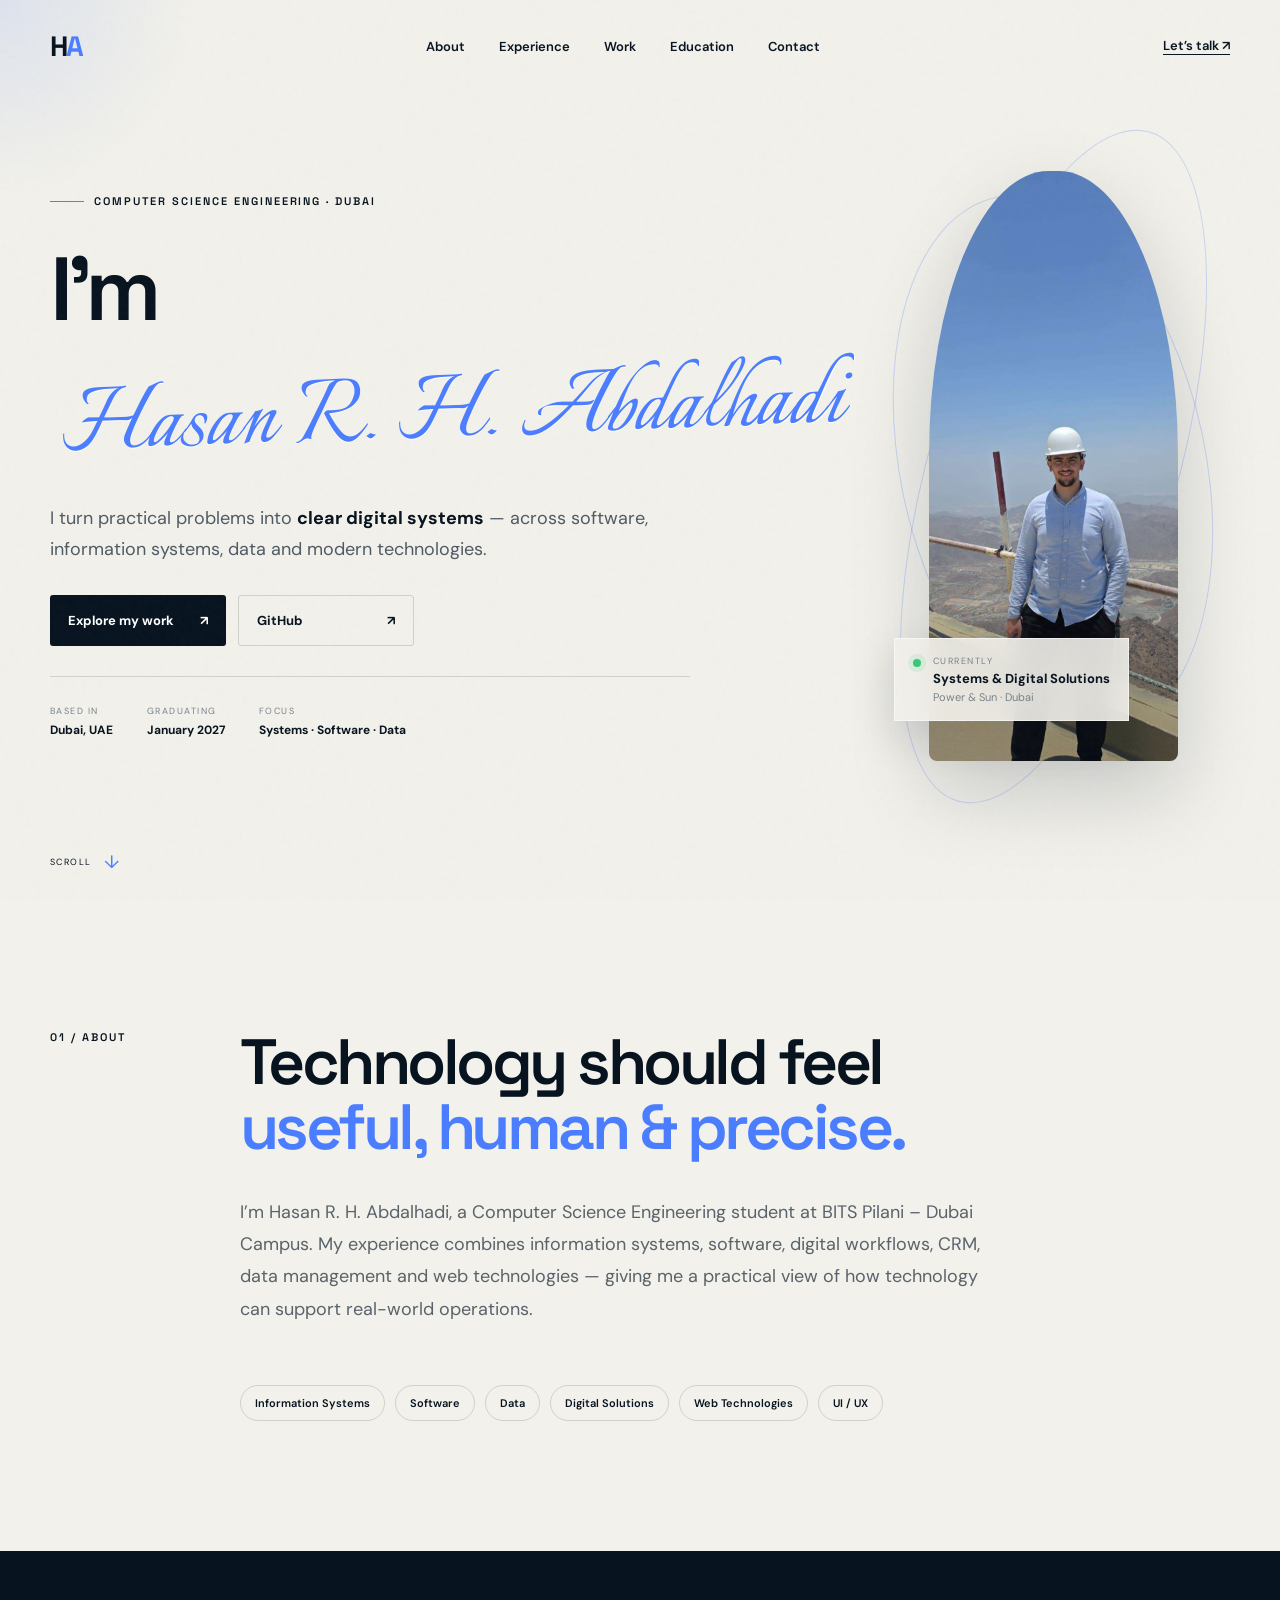
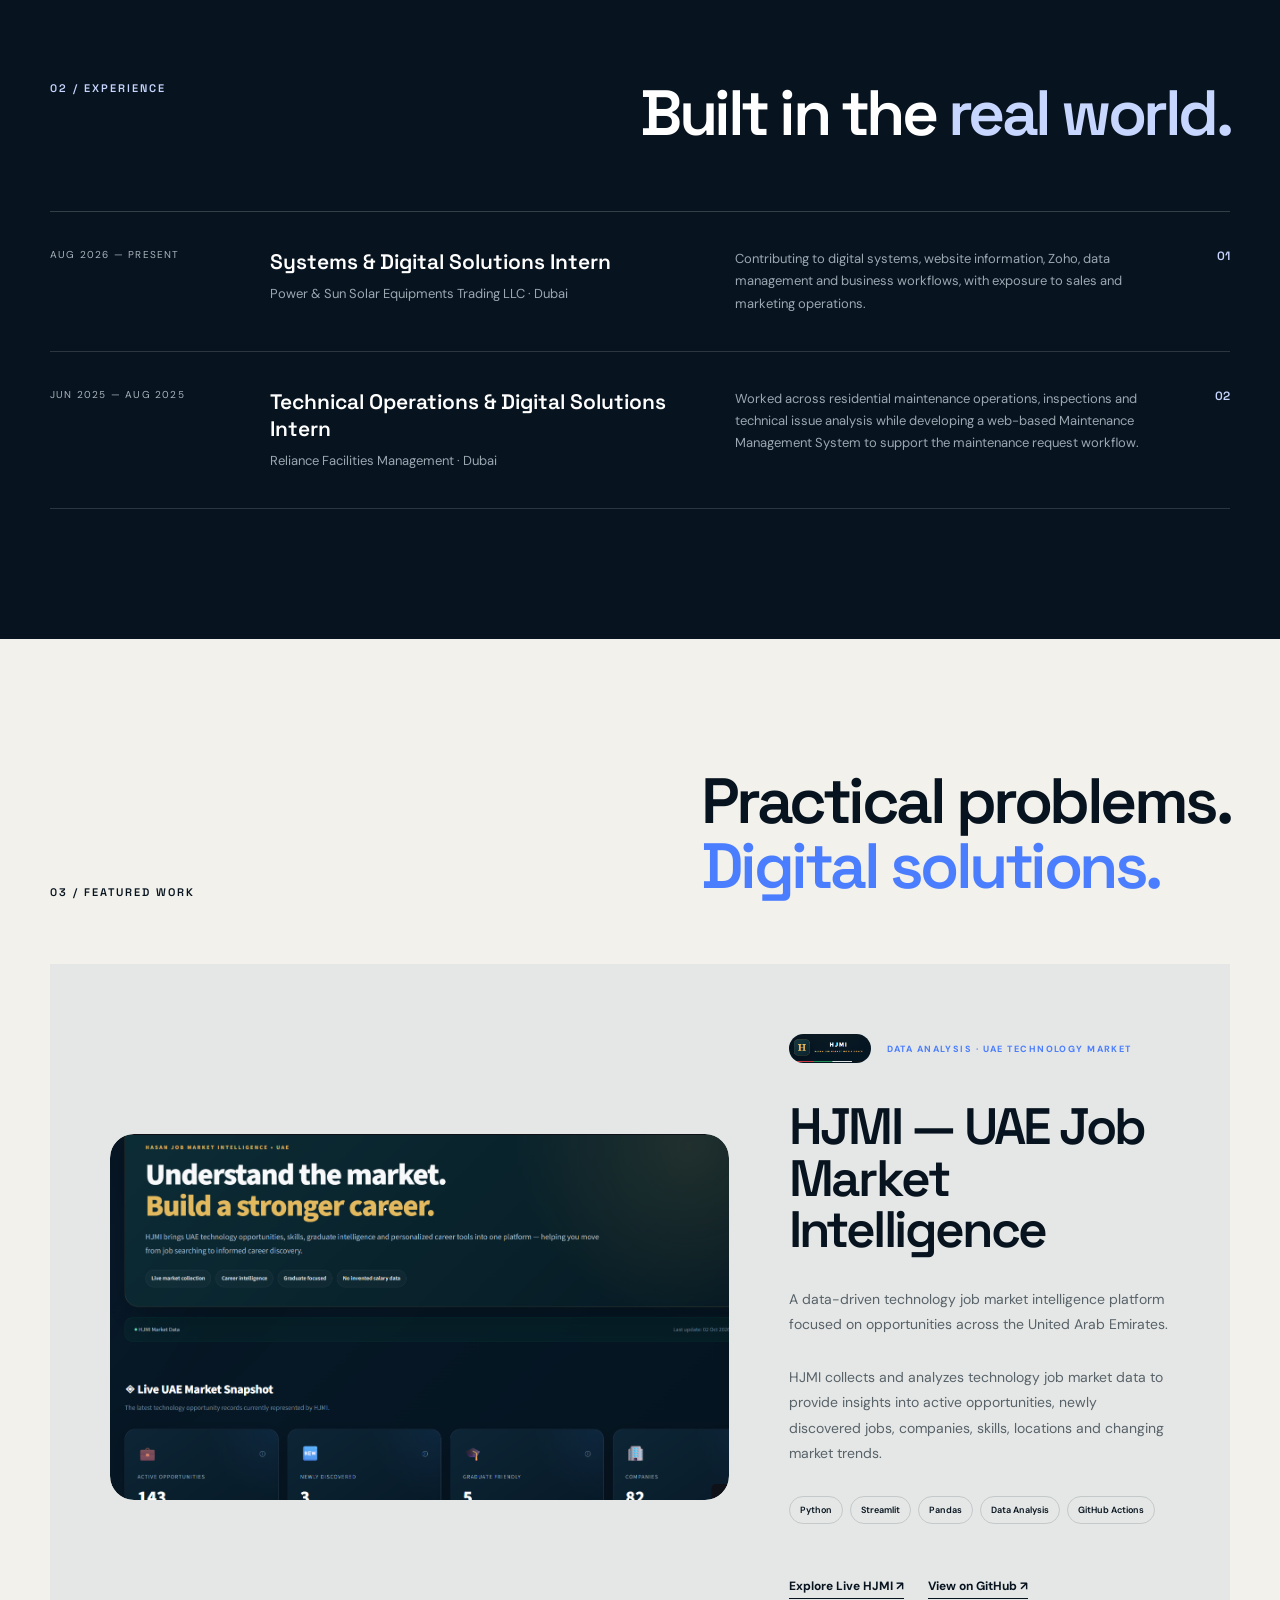
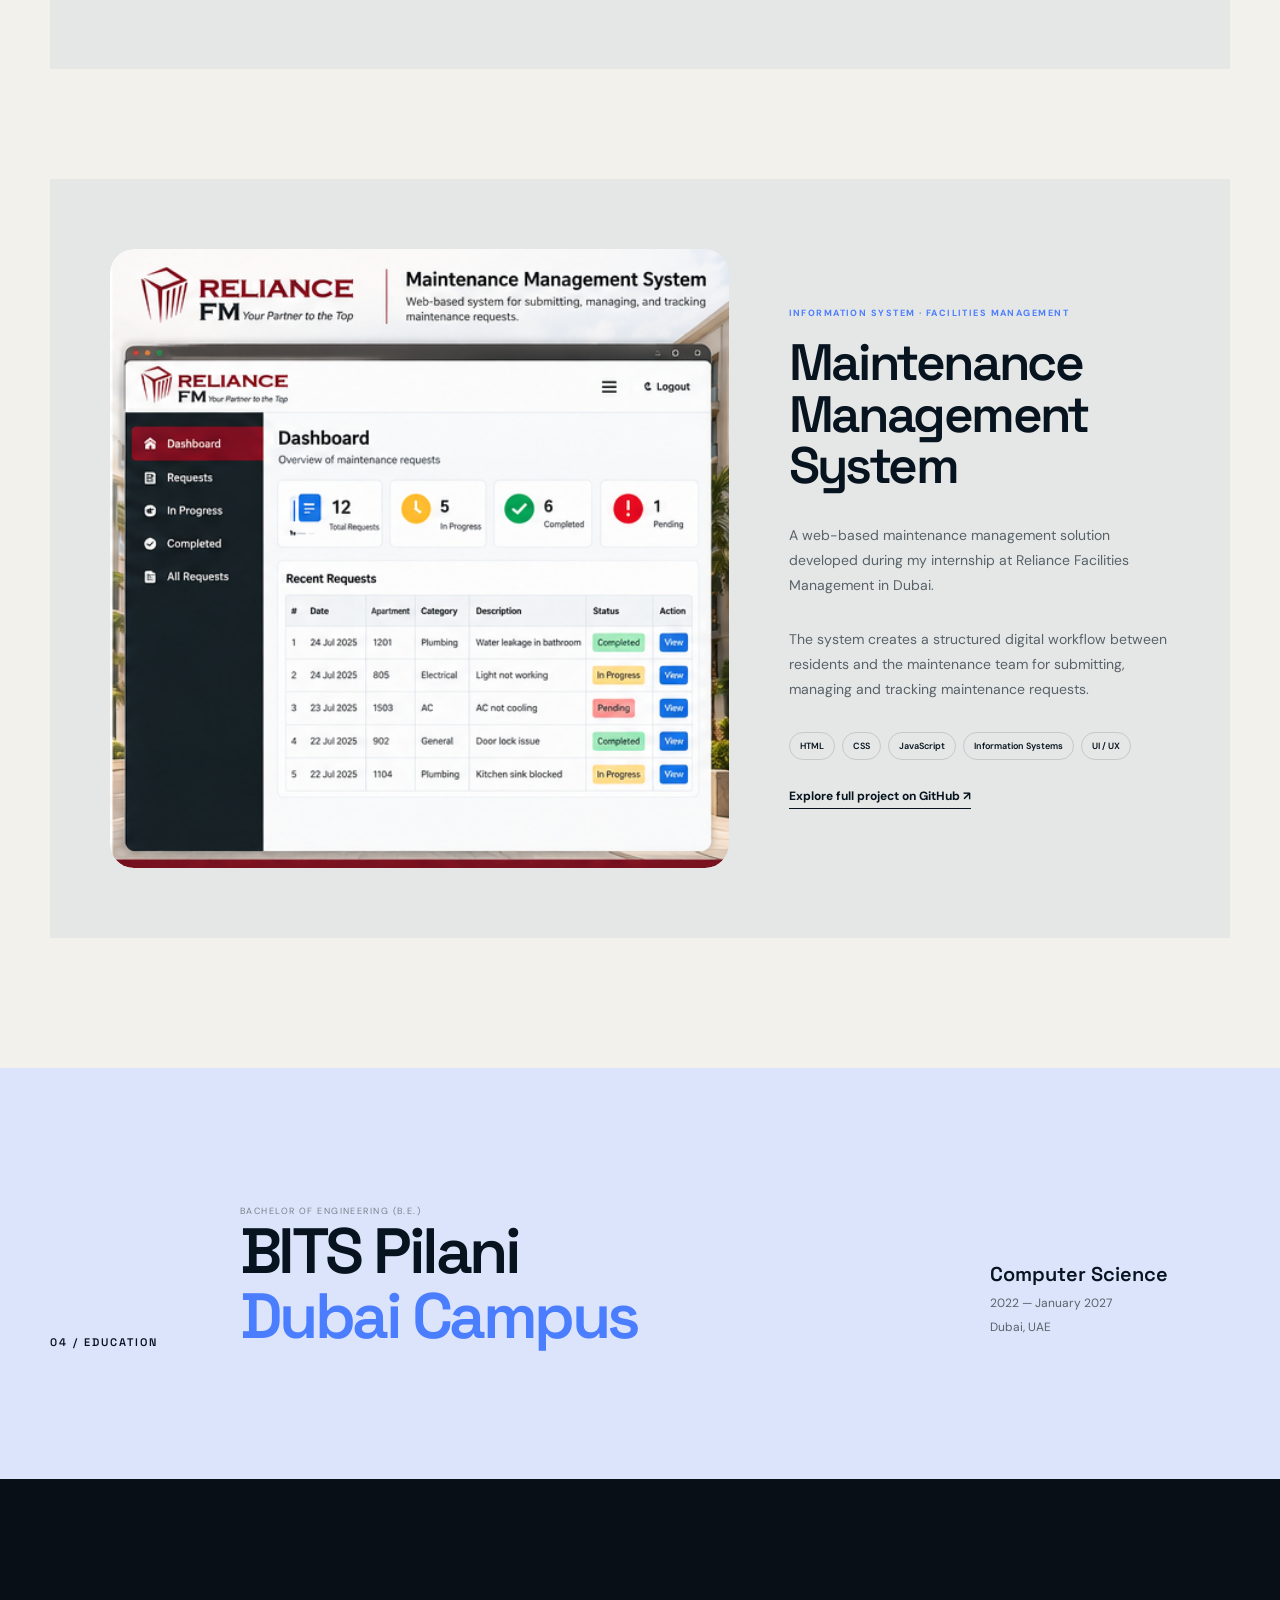
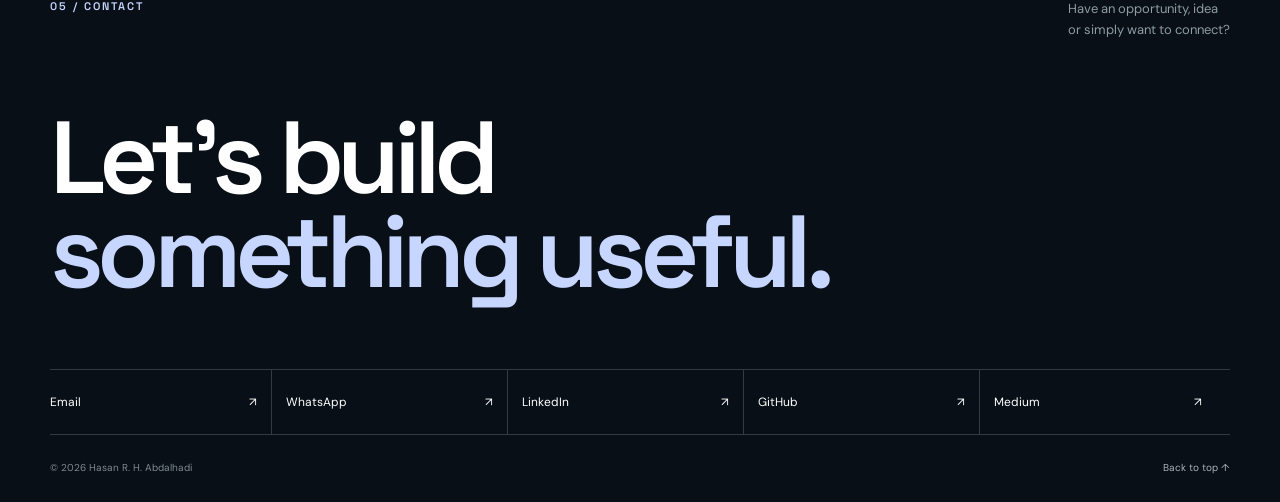
==== commit 91f42b3a: "Add HJMI to portfolio and improve SEO" ====
--- a/index.html
+++ b/index.html
@@ -9,17 +9,16 @@
        PRIMARY SEO
   ========================== -->
 
-  <title>Hasan R H Abdalhadi | Computer Science Engineering</title>
+  <title>Hasan R. H. Abdalhadi | Computer Science Engineering</title>
 
   <meta
     name="description"
-    content="Official portfolio of Hasan R H Abdalhadi (Hasan R. H. Abdalhadi), Computer Science Engineering student at BITS Pilani Dubai. Projects and experience in information systems, software, data and digital technologies.">
-
-  <meta name="author" content="Hasan R H Abdalhadi">
+    content="Official portfolio of Hasan R. H. Abdalhadi, Computer Science Engineering student at BITS Pilani Dubai. Projects in software, information systems, data, digital technologies and UAE job market intelligence.">
+
+  <meta name="author" content="Hasan R. H. Abdalhadi">
   <meta name="robots" content="index, follow">
 
   <link rel="canonical" href="https://hasanabdalhadi.github.io/">
-
 
   <!-- =========================
        OPEN GRAPH
@@ -30,18 +29,17 @@
 
   <meta
     property="og:title"
-    content="Hasan R H Abdalhadi | Computer Science Engineering">
+    content="Hasan R. H. Abdalhadi | Computer Science Engineering">
 
   <meta
     property="og:description"
-    content="Official portfolio of Hasan R H Abdalhadi — Computer Science Engineering student at BITS Pilani Dubai focused on information systems, software, data and digital technologies.">
+    content="Computer Science Engineering student at BITS Pilani Dubai building projects across software, information systems, data and digital technologies.">
 
   <meta
     property="og:image"
     content="https://hasanabdalhadi.github.io/profile.jpg">
 
-  <meta property="og:site_name" content="Hasan R H Abdalhadi">
-
+  <meta property="og:site_name" content="Hasan R. H. Abdalhadi">
 
   <!-- =========================
        SOCIAL PREVIEW
@@ -51,7 +49,7 @@
 
   <meta
     name="twitter:title"
-    content="Hasan R H Abdalhadi | Computer Science Engineering">
+    content="Hasan R. H. Abdalhadi | Computer Science Engineering">
 
   <meta
     name="twitter:description"
@@ -60,7 +58,6 @@
   <meta
     name="twitter:image"
     content="https://hasanabdalhadi.github.io/profile.jpg">
-
 
   <!-- =========================
        PERSON STRUCTURED DATA
@@ -72,10 +69,10 @@
     "@type": "Person",
     "@id": "https://hasanabdalhadi.github.io/#person",
 
-    "name": "Hasan R H Abdalhadi",
+    "name": "Hasan R. H. Abdalhadi",
 
     "alternateName": [
-      "Hasan R. H. Abdalhadi",
+      "Hasan R H Abdalhadi",
       "Hasan Abdalhadi"
     ],
 
@@ -86,7 +83,7 @@
       "url": "https://hasanabdalhadi.github.io/profile.jpg"
     },
 
-    "description": "Hasan R H Abdalhadi is a Computer Science Engineering student at BITS Pilani Dubai with interests and experience in information systems, software, data and digital technologies.",
+    "description": "Hasan R. H. Abdalhadi is a Computer Science Engineering student at BITS Pilani Dubai with interests and experience in information systems, software, data and digital technologies.",
 
     "jobTitle": "Computer Science Engineering Student",
 
@@ -98,21 +95,47 @@
     "sameAs": [
       "https://www.linkedin.com/in/hasan-r-h-abdalhadi-56889a212",
       "https://github.com/hasanabdalhadi",
-      "https://medium.com/@hasanabdalhadi"
+      "https://medium.com/@hasanabdalhadi",
+      "https://hjmi-uae.streamlit.app/"
     ],
 
     "knowsAbout": [
       "Computer Science",
       "Information Systems",
       "Software Development",
+      "Data Analysis",
       "Data Management",
       "Digital Technologies",
+      "UAE Technology Job Market",
       "Web Technologies",
       "UI/UX"
     ]
   }
   </script>
 
+  <!-- =========================
+       HJMI PROJECT STRUCTURED DATA
+  ========================== -->
+
+  <script type="application/ld+json">
+  {
+    "@context": "https://schema.org",
+    "@type": "SoftwareApplication",
+    "name": "HJMI — UAE Job Market Intelligence",
+    "alternateName": "Hasan Job Market Intelligence",
+    "url": "https://hjmi-uae.streamlit.app/",
+    "applicationCategory": "Data Analysis Application",
+    "operatingSystem": "Web",
+    "description": "HJMI is a data-driven platform developed by Hasan R. H. Abdalhadi for exploring technology job opportunities, skills, companies, locations and market trends in the United Arab Emirates.",
+    "author": {
+      "@type": "Person",
+      "@id": "https://hasanabdalhadi.github.io/#person",
+      "name": "Hasan R. H. Abdalhadi"
+    },
+    "image": "https://hasanabdalhadi.github.io/hjmi-dashboard.png",
+    "codeRepository": "https://github.com/hasanabdalhadi/uae-job-market-analysis"
+  }
+  </script>
 
   <!-- =========================
        FONTS & STYLES
@@ -128,7 +151,6 @@
   <link rel="stylesheet" href="style.css">
 
   <style>
-    /* Featured Project Image */
     .project-image-link {
       display: block;
       width: 100%;
@@ -149,16 +171,40 @@
       transform: scale(1.025);
       filter: brightness(1.05);
     }
+
+    .hjmi-project {
+      margin-bottom: 110px;
+    }
+
+    .hjmi-brand {
+      display: flex;
+      align-items: center;
+      gap: 16px;
+      margin-bottom: 20px;
+    }
+
+    .hjmi-logo {
+      width: 82px;
+      height: auto;
+      border-radius: 16px;
+      display: block;
+    }
+
+    .project-links {
+      display: flex;
+      flex-wrap: wrap;
+      align-items: center;
+      gap: 24px;
+      margin-top: 26px;
+    }
   </style>
 
 </head>
-
 
 <body>
 
 <div class="noise"></div>
 <div class="cursor-glow" id="glow"></div>
-
 
 <!-- =========================
      NAVIGATION
@@ -184,9 +230,7 @@
 
 </header>
 
-
 <main id="top">
-
 
 <!-- =========================
      HERO
@@ -249,7 +293,6 @@
 
   </div>
 
-
   <div class="portrait-stage reveal">
 
     <div class="orbit orbit-a"></div>
@@ -259,7 +302,7 @@
 
       <img
         src="profile.jpg"
-        alt="Hasan R H Abdalhadi - Computer Science Engineering">
+        alt="Hasan R. H. Abdalhadi - Computer Science Engineering">
 
       <div class="image-shade"></div>
 
@@ -289,8 +332,6 @@
   </a>
 
 </section>
-
-
 
 <!-- =========================
      ABOUT
@@ -320,7 +361,6 @@
 
   </div>
 
-
   <div class="skills reveal">
 
     <span>Information Systems</span>
@@ -334,8 +374,6 @@
 
 </section>
 
-
-
 <!-- =========================
      EXPERIENCE
 ========================= -->
@@ -357,9 +395,7 @@
 
   </div>
 
-
   <div class="timeline">
-
 
     <!-- POWER & SUN -->
 
@@ -392,8 +428,6 @@
       </div>
 
     </article>
-
-
 
     <!-- RELIANCE -->
 
@@ -434,8 +468,6 @@
 
 </section>
 
-
-
 <!-- =========================
      FEATURED WORK
 ========================= -->
@@ -455,8 +487,103 @@
 
   </div>
 
-
-  <!-- MAINTENANCE MANAGEMENT SYSTEM -->
+  <!-- =========================
+       HJMI
+  ========================== -->
+
+  <article class="project reveal hjmi-project">
+
+    <div class="project-visual">
+
+      <a
+        href="https://hjmi-uae.streamlit.app/"
+        target="_blank"
+        rel="noopener noreferrer"
+        class="project-image-link">
+
+        <img
+          src="hjmi-dashboard.png"
+          alt="HJMI UAE Job Market Intelligence platform developed by Hasan R. H. Abdalhadi"
+          class="project-image">
+
+      </a>
+
+    </div>
+
+    <div class="project-copy">
+
+      <div class="hjmi-brand">
+
+        <img
+          src="hjmi-logo.png"
+          alt="HJMI logo"
+          class="hjmi-logo">
+
+        <div class="project-kicker">
+          DATA ANALYSIS · UAE TECHNOLOGY MARKET
+        </div>
+
+      </div>
+
+      <h3>
+        HJMI — UAE Job<br>
+        Market Intelligence
+      </h3>
+
+      <p>
+        A data-driven technology job market intelligence platform
+        focused on opportunities across the United Arab Emirates.
+      </p>
+
+      <p>
+        HJMI collects and analyzes technology job market data to
+        provide insights into active opportunities, newly discovered
+        jobs, companies, skills, locations and changing market trends.
+      </p>
+
+      <div class="tech">
+
+        <span>Python</span>
+        <span>Streamlit</span>
+        <span>Pandas</span>
+        <span>Data Analysis</span>
+        <span>GitHub Actions</span>
+
+      </div>
+
+      <div class="project-links">
+
+        <a
+          class="text-link"
+          href="https://hjmi-uae.streamlit.app/"
+          target="_blank"
+          rel="noopener noreferrer">
+
+          Explore Live HJMI
+          <i>↗</i>
+
+        </a>
+
+        <a
+          class="text-link"
+          href="https://github.com/hasanabdalhadi/uae-job-market-analysis"
+          target="_blank"
+          rel="noopener noreferrer">
+
+          View on GitHub
+          <i>↗</i>
+
+        </a>
+
+      </div>
+
+    </div>
+
+  </article>
+
+  <!-- =========================
+       MAINTENANCE MANAGEMENT SYSTEM
+  ========================== -->
 
   <article class="project reveal">
 
@@ -470,13 +597,12 @@
 
         <img
           src="03-maintenance-dashboard.png"
-          alt="Maintenance Management System developed by Hasan R H Abdalhadi"
+          alt="Maintenance Management System developed by Hasan R. H. Abdalhadi"
           class="project-image">
 
       </a>
 
     </div>
-
 
     <div class="project-copy">
 
@@ -501,7 +627,6 @@
         submitting, managing and tracking maintenance requests.
       </p>
 
-
       <div class="tech">
 
         <span>HTML</span>
@@ -512,7 +637,6 @@
 
       </div>
 
-
       <a
         class="text-link"
         href="https://github.com/hasanabdalhadi/maintenance-management-system"
@@ -530,8 +654,6 @@
 
 </section>
 
-
-
 <!-- =========================
      EDUCATION
 ========================= -->
@@ -540,11 +662,9 @@
 
 <div class="wrap edu-grid reveal">
 
-
   <div class="section-tag">
     04 / EDUCATION
   </div>
-
 
   <div>
 
@@ -559,7 +679,6 @@
 
   </div>
 
-
   <div class="edu-side">
 
     <b>
@@ -576,12 +695,9 @@
 
   </div>
 
-
 </div>
 
 </section>
-
-
 
 <!-- =========================
      CONTACT
@@ -590,7 +706,6 @@
 <section id="contact" class="contact">
 
 <div class="wrap contact-inner reveal">
-
 
   <div class="contact-top">
 
@@ -605,13 +720,11 @@
 
   </div>
 
-
   <h2>
     Let’s build
     <span>something useful.</span>
   </h2>
 
-
   <div class="contact-links">
 
     <a href="mailto:hassanraed01@gmail.com">
@@ -619,7 +732,6 @@
       <i>↗</i>
     </a>
 
-
     <a
       href="https://wa.me/971504680344"
       target="_blank"
@@ -629,7 +741,6 @@
       <i>↗</i>
     </a>
 
-
     <a
       href="https://www.linkedin.com/in/hasan-r-h-abdalhadi-56889a212"
       target="_blank"
@@ -639,7 +750,6 @@
       <i>↗</i>
     </a>
 
-
     <a
       href="https://github.com/hasanabdalhadi"
       target="_blank"
@@ -649,7 +759,6 @@
       <i>↗</i>
     </a>
 
-
     <a
       href="https://medium.com/@hasanabdalhadi"
       target="_blank"
@@ -661,7 +770,6 @@
 
   </div>
 
-
   <footer>
 
     <span>
@@ -674,15 +782,12 @@
 
   </footer>
 
-
 </div>
 
 </section>
 
-
 </main>
 
-
 <script src="script.js"></script>
 
 </body>
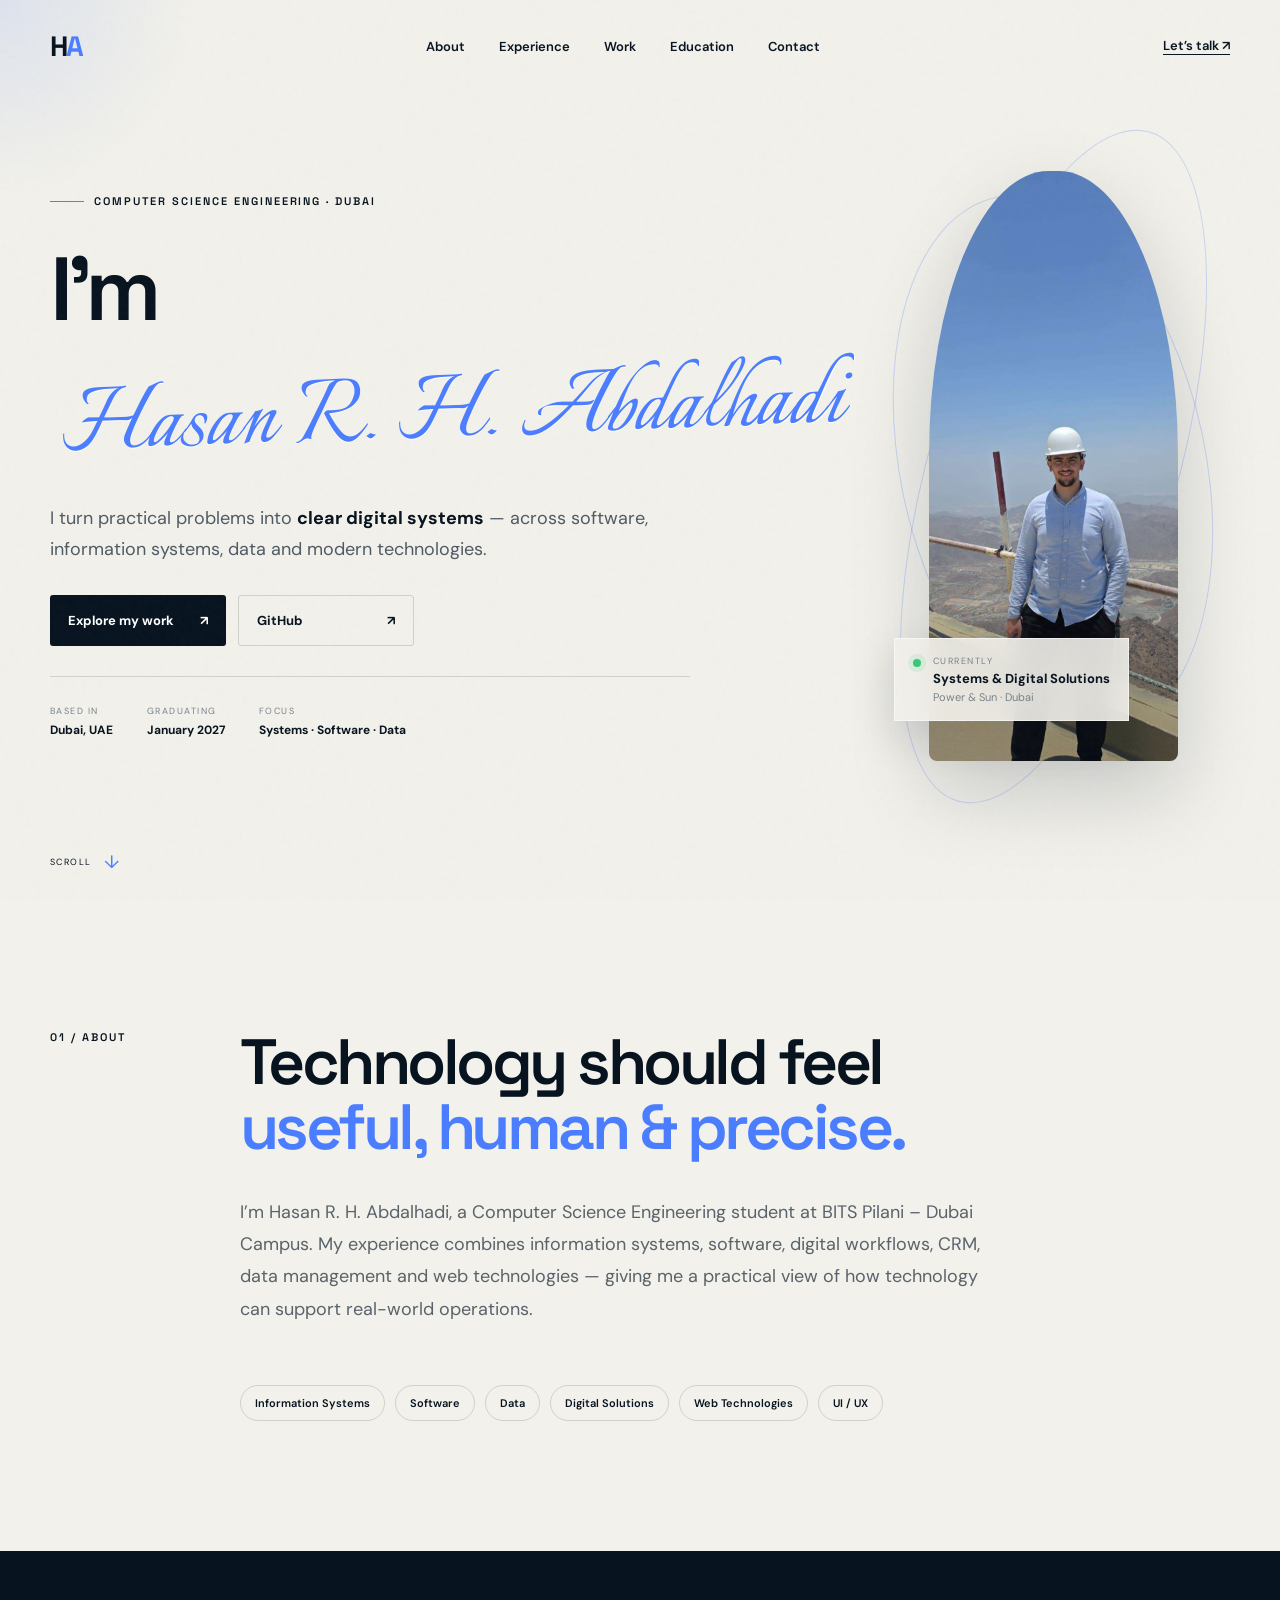
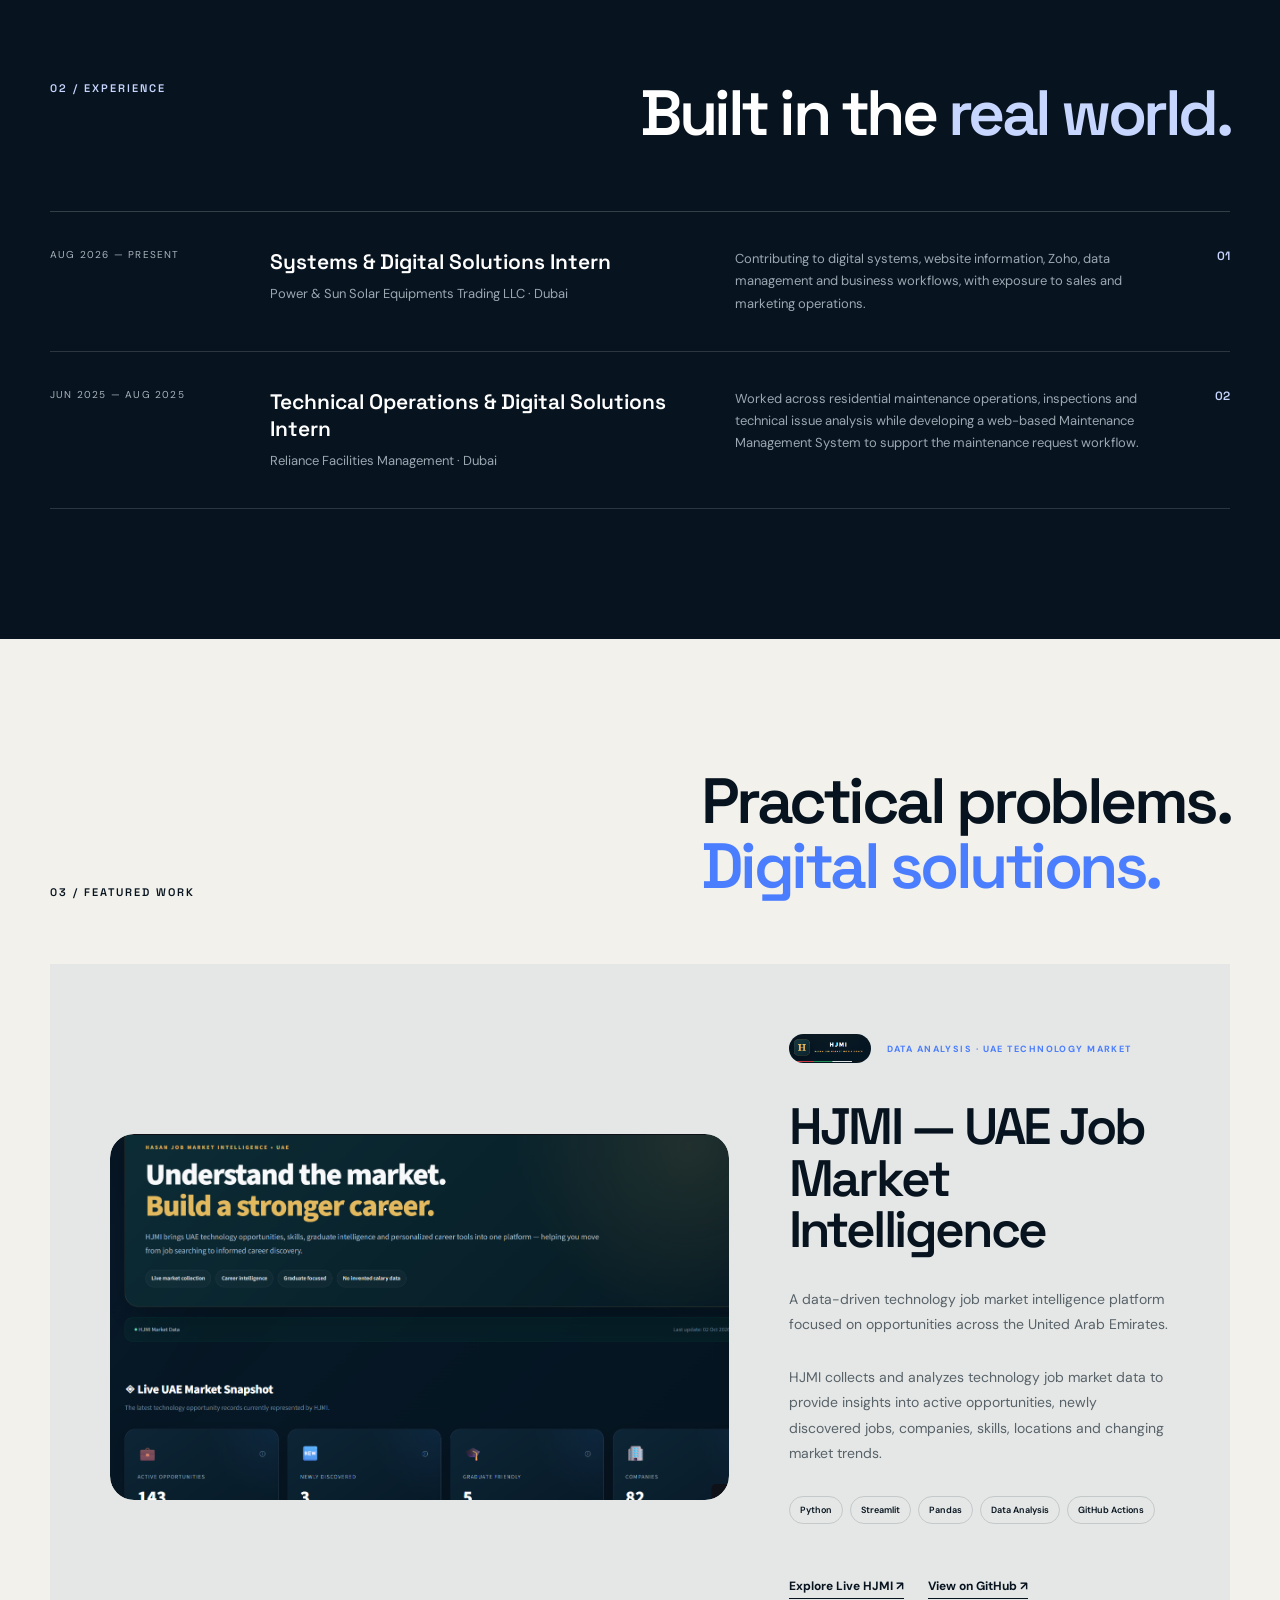
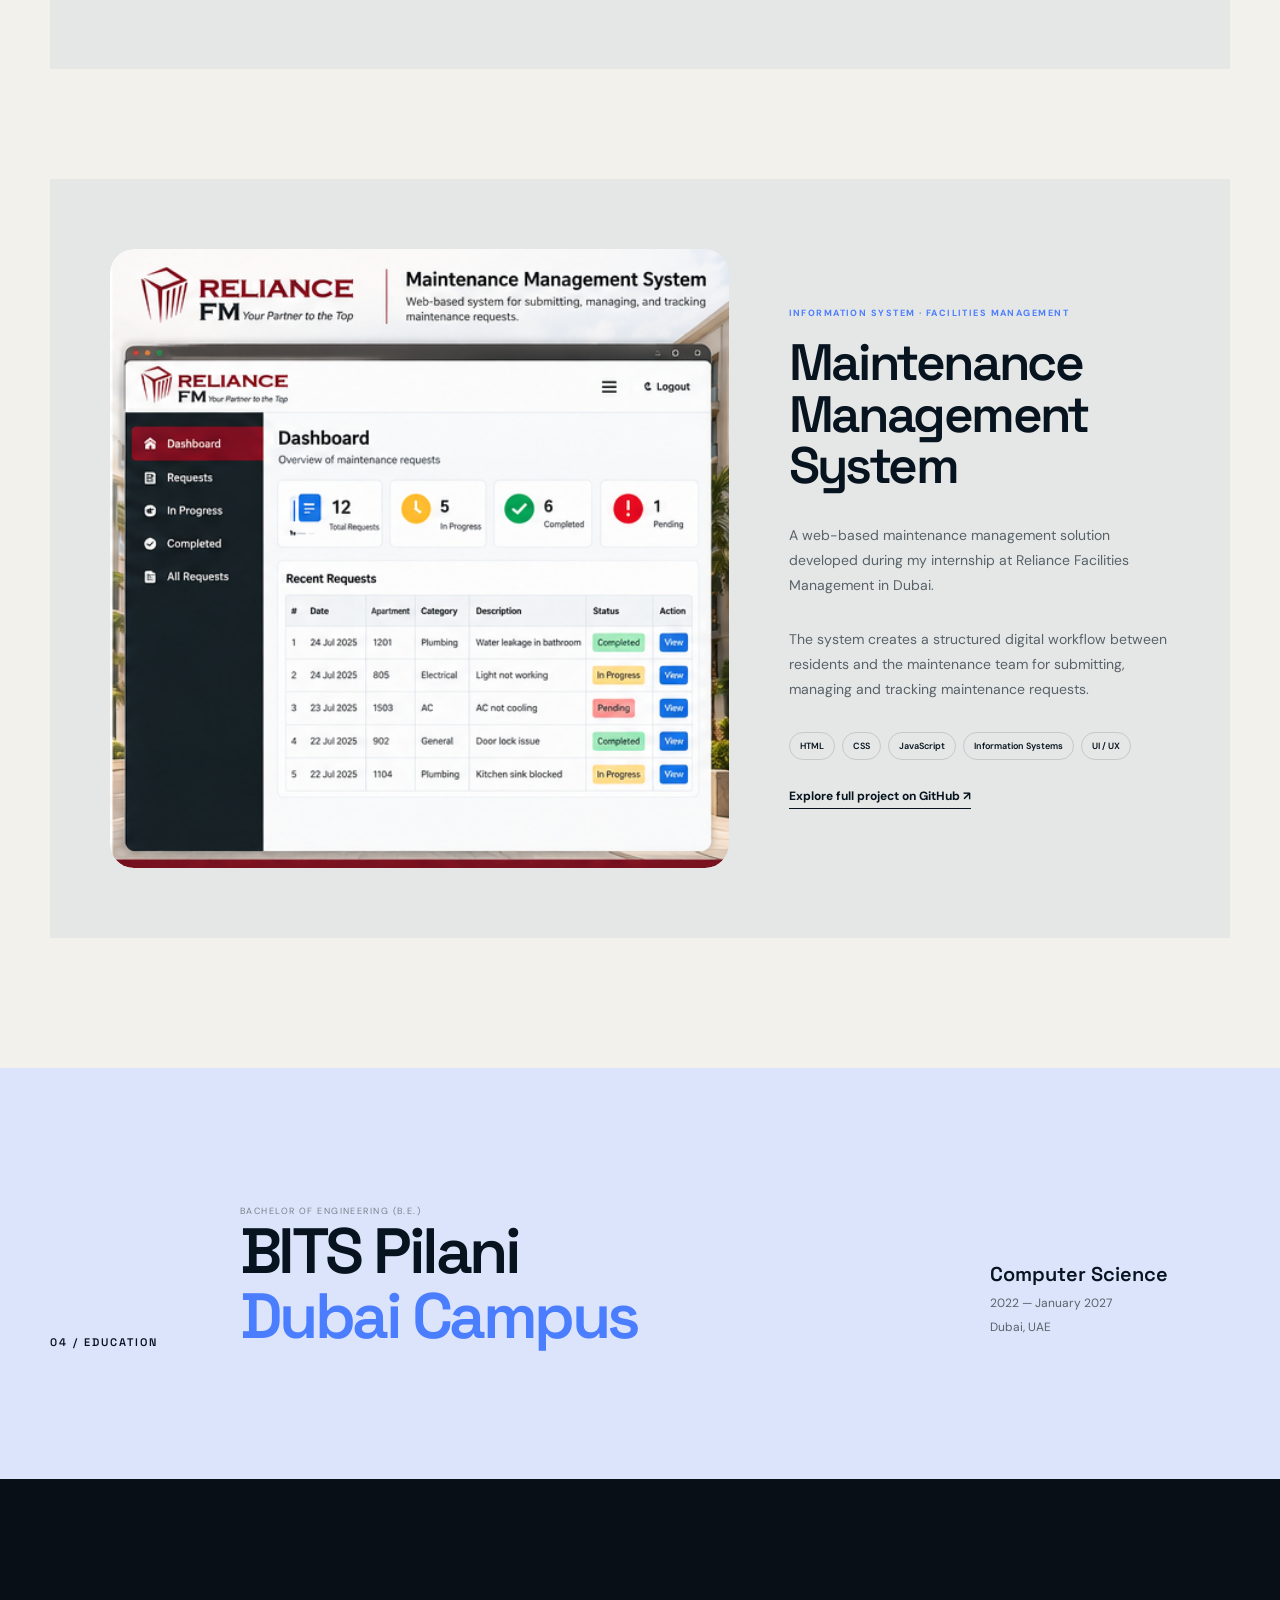
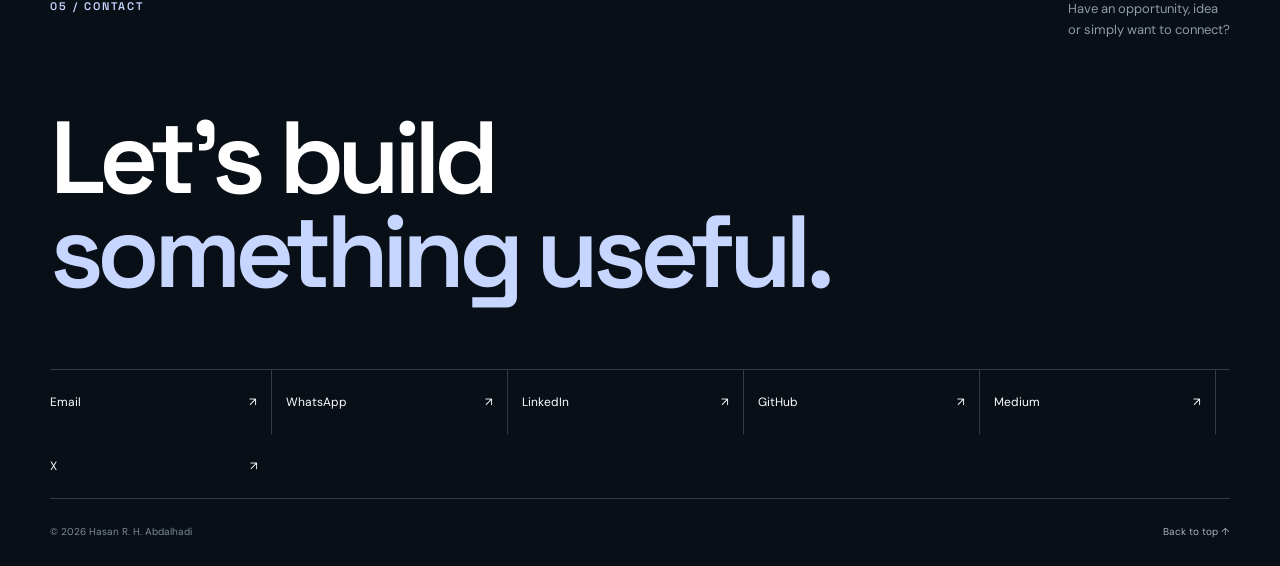
==== commit f397d340: "Add X profile to portfolio Replaced a link to a Streamlit app with a link to X.com." ====
--- a/index.html
+++ b/index.html
@@ -96,7 +96,7 @@
       "https://www.linkedin.com/in/hasan-r-h-abdalhadi-56889a212",
       "https://github.com/hasanabdalhadi",
       "https://medium.com/@hasanabdalhadi",
-      "https://hjmi-uae.streamlit.app/"
+      "https://x.com/4_asnn"
     ],
 
     "knowsAbout": [
@@ -768,6 +768,15 @@
       <i>↗</i>
     </a>
 
+    <a
+      href="https://x.com/4_asnn"
+      target="_blank"
+      rel="noopener noreferrer">
+
+      X
+      <i>↗</i>
+    </a>
+
   </div>
 
   <footer>
